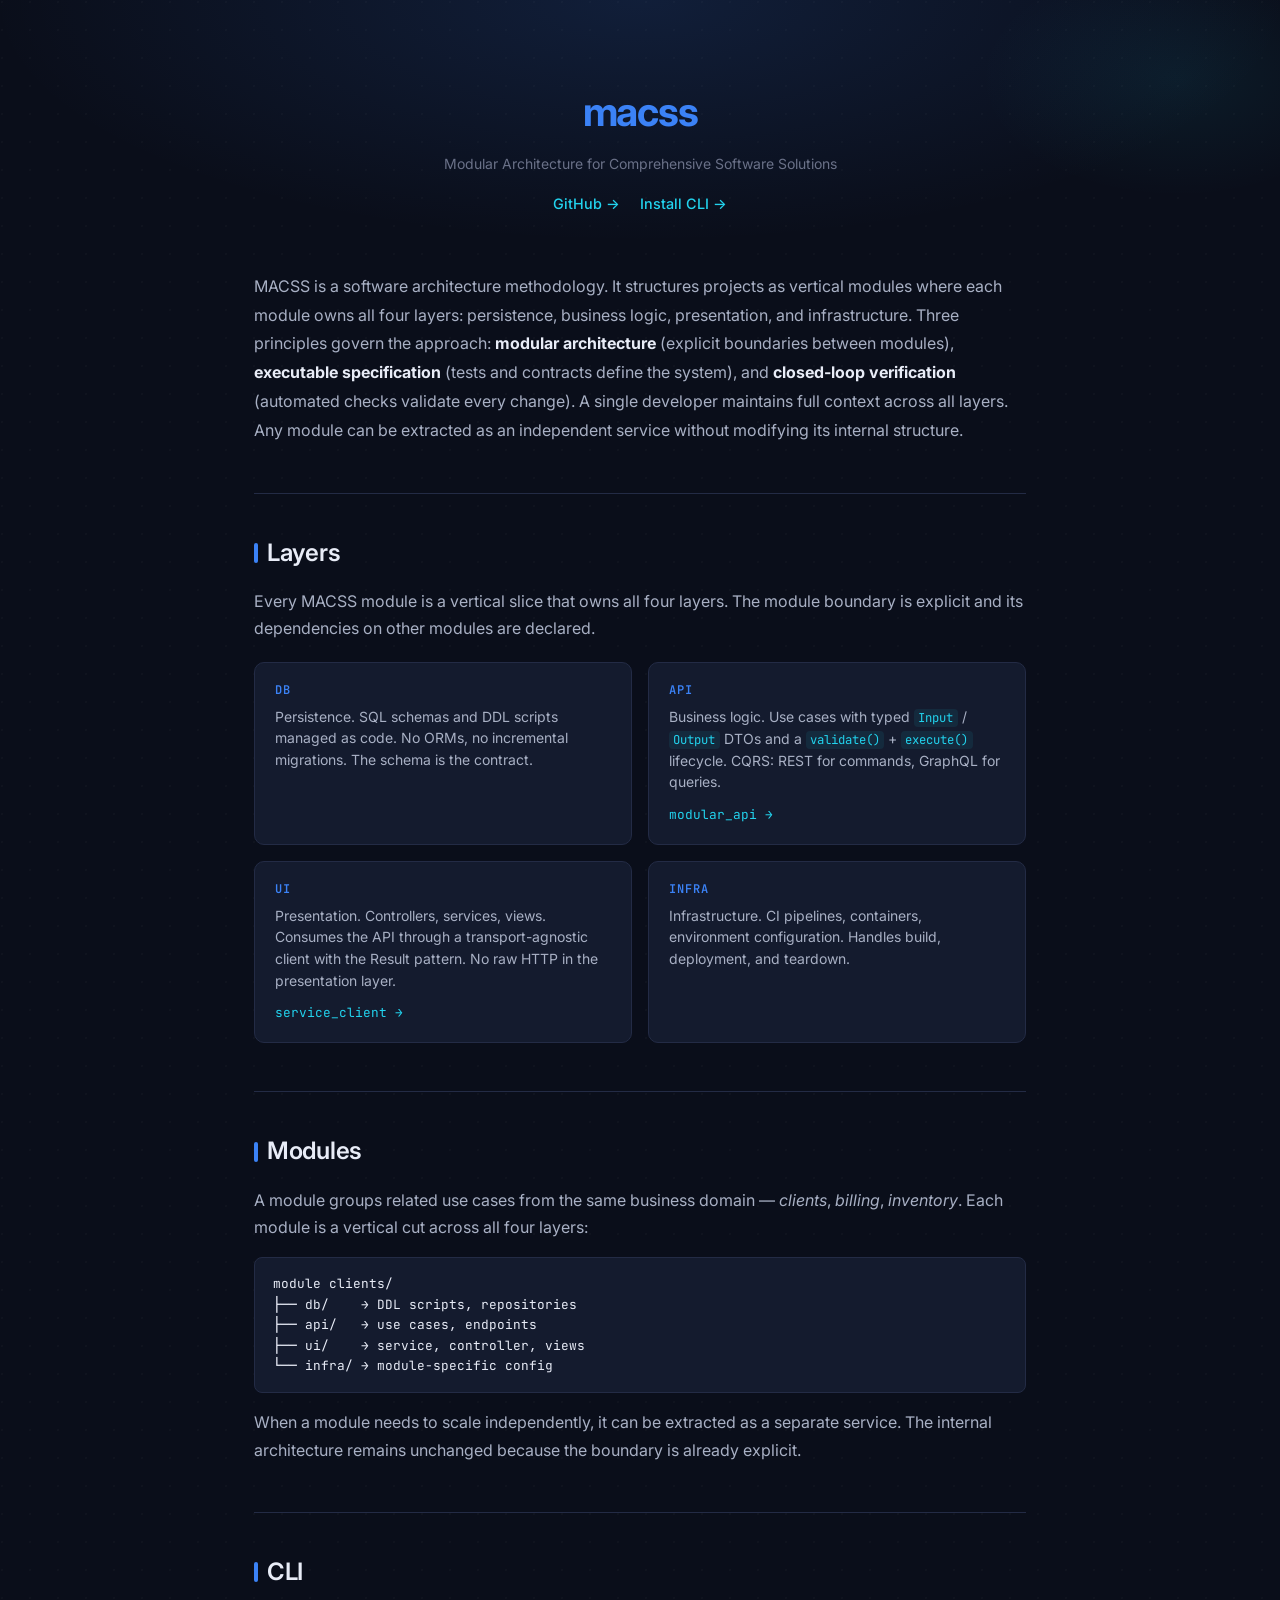
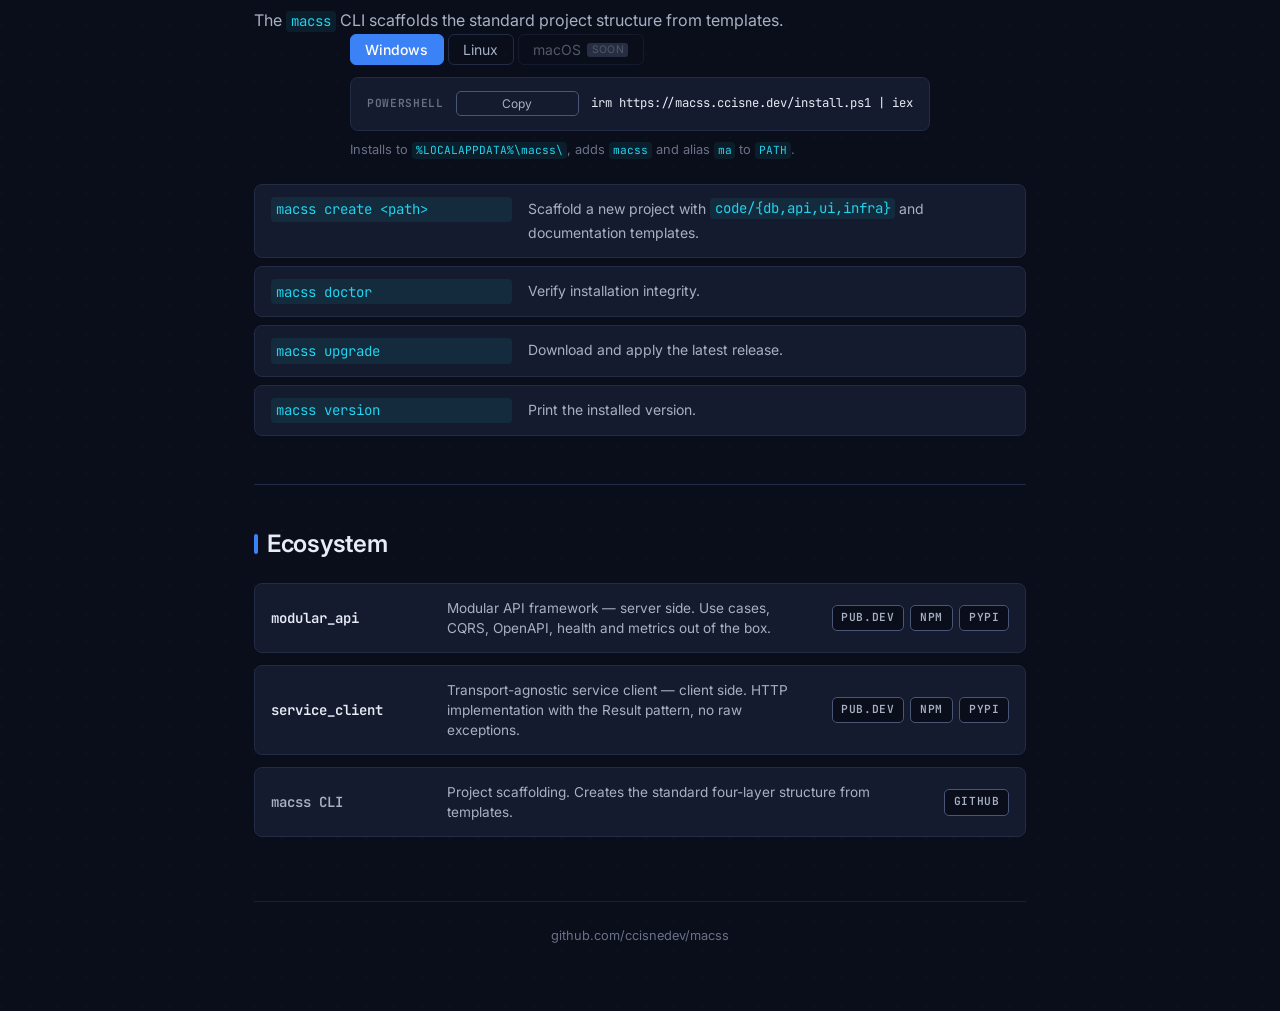
==== code/site/index.html @ b5eb3627 "fix(site): remove logo, tagline and element metaphors; improve text clarity - Remove ASCII logo and " ====
<!DOCTYPE html>
<html lang="en">
<head>
  <meta charset="UTF-8">
  <meta name="viewport" content="width=device-width, initial-scale=1.0">
  <title>MACSS — Modular Architecture for Comprehensive Software Solutions</title>
  <meta name="description" content="MACSS is a software architecture methodology that structures projects as vertical modules. Each module owns persistence, business logic, presentation, and infrastructure.">
  <meta name="theme-color" content="#0a0e1a">

  <meta property="og:title" content="MACSS — Modular Architecture for Comprehensive Software Solutions">
  <meta property="og:description" content="MACSS is a software architecture methodology that structures projects as vertical modules. Each module owns persistence, business logic, presentation, and infrastructure.">
  <meta property="og:type" content="website">
  <meta property="og:url" content="https://macss.ccisne.dev/">

  <meta name="twitter:card" content="summary">
  <meta name="twitter:title" content="MACSS — Modular Architecture for Comprehensive Software Solutions">
  <meta name="twitter:description" content="MACSS is a software architecture methodology that structures projects as vertical modules. Each module owns persistence, business logic, presentation, and infrastructure.">

  <link rel="icon" type="image/svg+xml" href="img/favicon.svg">

  <link rel="preconnect" href="https://fonts.googleapis.com">
  <link rel="preconnect" href="https://fonts.gstatic.com" crossorigin>
  <link href="https://fonts.googleapis.com/css2?family=Inter:wght@400;500;600;700&family=JetBrains+Mono:wght@400;500;700&display=swap" rel="stylesheet">

  <link rel="stylesheet" href="css/shared.css">
  <link rel="stylesheet" href="css/landing.css">
</head>
<body>
  <div class="container">
    <header>
      <h1><span class="brand">macss</span></h1>
      <p class="secondary-tagline">Modular Architecture for Comprehensive Software Solutions</p>

      <div class="hero-links">
        <a href="https://github.com/ccisnedev/macss" class="hero-link">GitHub →</a>
        <a href="#cli" class="hero-link">Install CLI →</a>
      </div>
    </header>

    <p class="intro">
      MACSS is a software architecture methodology. It structures projects as vertical modules where each module owns all four layers: persistence, business logic, presentation, and infrastructure. Three principles govern the approach: <strong>modular architecture</strong> (explicit boundaries between modules), <strong>executable specification</strong> (tests and contracts define the system), and <strong>closed-loop verification</strong> (automated checks validate every change). A single developer maintains full context across all layers. Any module can be extracted as an independent service without modifying its internal structure.
    </p>

    <section id="layers">
      <h2>Layers</h2>
      <p>Every MACSS module is a vertical slice that owns all four layers. The module boundary is explicit and its dependencies on other modules are declared.</p>
      <div class="elements-grid">

        <div class="element-card">
          <div class="element-header">
            <span class="element-symbol">db</span>
          </div>
          <p>Persistence. SQL schemas and DDL scripts managed as code. No ORMs, no incremental migrations. The schema is the contract.</p>
        </div>

        <div class="element-card element-card--linked">
          <div class="element-header">
            <span class="element-symbol">api</span>
          </div>
          <p>Business logic. Use cases with typed <code>Input</code> / <code>Output</code> DTOs and a <code>validate()</code> + <code>execute()</code> lifecycle. CQRS: REST for commands, GraphQL for queries.</p>
          <a href="modular-api.html" class="element-link">modular_api →</a>
        </div>

        <div class="element-card element-card--linked">
          <div class="element-header">
            <span class="element-symbol">ui</span>
          </div>
          <p>Presentation. Controllers, services, views. Consumes the API through a transport-agnostic client with the Result pattern. No raw HTTP in the presentation layer.</p>
          <a href="service-client.html" class="element-link">service_client →</a>
        </div>

        <div class="element-card">
          <div class="element-header">
            <span class="element-symbol">infra</span>
          </div>
          <p>Infrastructure. CI pipelines, containers, environment configuration. Handles build, deployment, and teardown.</p>
        </div>

      </div>
    </section>

    <section id="modules">
      <h2>Modules</h2>
      <p>A module groups related use cases from the same business domain — <em>clients</em>, <em>billing</em>, <em>inventory</em>. Each module is a vertical cut across all four layers:</p>
      <pre class="code-block">module clients/
├── db/    → DDL scripts, repositories
├── api/   → use cases, endpoints
├── ui/    → service, controller, views
└── infra/ → module-specific config</pre>
      <p style="margin-top:1rem;">When a module needs to scale independently, it can be extracted as a separate service. The internal architecture remains unchanged because the boundary is already explicit.</p>
    </section>

    <section id="cli">
      <h2>CLI</h2>
      <p>The <code>macss</code> CLI scaffolds the standard project structure from templates.</p>

      <div class="hero-install" id="install">
        <div class="os-tabs" role="tablist" aria-label="Operating system">
          <button class="os-tab" role="tab" aria-selected="true" aria-controls="panel-windows" id="tab-windows" onclick="switchTab('windows')">Windows</button>
          <button class="os-tab" role="tab" aria-selected="false" aria-controls="panel-linux" id="tab-linux" onclick="switchTab('linux')">Linux</button>
          <button class="os-tab" role="tab" disabled title="Coming soon">macOS<span class="soon-tag">soon</span></button>
        </div>
        <div id="panel-windows" class="os-panel" role="tabpanel" aria-labelledby="tab-windows">
          <div class="install-block">
            <span class="label">PowerShell</span>
            <button class="copy-btn" onclick="copy(this)" aria-label="Copy install command">Copy</button>
            <code>irm https://macss.ccisne.dev/install.ps1 | iex</code>
          </div>
          <p class="install-note">Installs to <code>%LOCALAPPDATA%\macss\</code>, adds <code>macss</code> and alias <code>ma</code> to <code>PATH</code>.</p>
        </div>
        <div id="panel-linux" class="os-panel" role="tabpanel" aria-labelledby="tab-linux" hidden>
          <div class="install-block">
            <span class="label">Bash</span>
            <button class="copy-btn" onclick="copy(this)" aria-label="Copy install command">Copy</button>
            <code>curl -fsSL https://macss.ccisne.dev/install.sh | bash</code>
          </div>
          <p class="install-note">Installs to <code>~/.macss/</code>, adds <code>macss</code> and alias <code>ma</code> to <code>PATH</code>.</p>
        </div>
      </div>

      <div class="commands">
        <div class="cmd-row">
          <code>macss create &lt;path&gt;</code>
          <p>Scaffold a new project with <code>code/{db,api,ui,infra}</code> and documentation templates.</p>
        </div>
        <div class="cmd-row">
          <code>macss doctor</code>
          <p>Verify installation integrity.</p>
        </div>
        <div class="cmd-row">
          <code>macss upgrade</code>
          <p>Download and apply the latest release.</p>
        </div>
        <div class="cmd-row">
          <code>macss version</code>
          <p>Print the installed version.</p>
        </div>
      </div>
    </section>

    <section id="ecosystem">
      <h2>Ecosystem</h2>
      <div class="eco-rows">
        <div class="eco-row">
          <div class="eco-name"><a href="modular-api.html">modular_api</a></div>
          <div class="eco-desc">Modular API framework — server side. Use cases, CQRS, OpenAPI, health and metrics out of the box.</div>
          <div class="eco-badges">
            <a class="eco-badge" href="https://pub.dev/packages/modular_api">pub.dev</a>
            <a class="eco-badge" href="https://www.npmjs.com/package/@macss/modular-api">npm</a>
            <a class="eco-badge" href="https://pypi.org/project/macss-modular-api/">PyPI</a>
          </div>
        </div>
        <div class="eco-row">
          <div class="eco-name"><a href="service-client.html">service_client</a></div>
          <div class="eco-desc">Transport-agnostic service client — client side. HTTP implementation with the Result pattern, no raw exceptions.</div>
          <div class="eco-badges">
            <a class="eco-badge" href="https://pub.dev/packages/service_client">pub.dev</a>
            <a class="eco-badge" href="https://www.npmjs.com/package/@macss/service-client">npm</a>
            <a class="eco-badge" href="https://pypi.org/project/macss-service-client/">PyPI</a>
          </div>
        </div>
        <div class="eco-row">
          <div class="eco-name"><span class="eco-name-dim">macss CLI</span></div>
          <div class="eco-desc">Project scaffolding. Creates the standard four-layer structure from templates.</div>
          <div class="eco-badges">
            <a class="eco-badge" href="https://github.com/ccisnedev/macss">GitHub</a>
          </div>
        </div>
      </div>
    </section>

    <footer>
      <span><a href="https://github.com/ccisnedev/macss">github.com/ccisnedev/macss</a></span>
    </footer>
  </div>

  <script src="js/main.js"></script>
</body>
</html>
---- code/site/css/shared.css ----
/* shared.css — Design tokens, reset, typography
   Theme: Dark blueprint · blue primary */

:root {
  /* Surfaces */
  --bg: #0a0e1a;
  --bg-elevated: #141b2e;

  /* Text */
  --fg: #e8ecf7;
  --fg-dim: #a8b0c4;
  --muted: #6a7188;

  /* Brand colors */
  --primary: #3b82f6;    /* blue — active states, primary buttons */
  --accent: #22d3ee;     /* cyan — links, inline code */
  --green: #22c55e;      /* logo dot green */

  /* Borders */
  --border: #232b45;
  --border-dim: #1a2035;
  --border-strong: #4a5678;

  /* Typography */
  --mono: 'JetBrains Mono', 'SF Mono', 'Cascadia Code', 'Fira Code', Consolas, monospace;
  --sans: 'Inter', -apple-system, BlinkMacSystemFont, 'Segoe UI', Helvetica, Arial, sans-serif;
}

* { margin: 0; padding: 0; box-sizing: border-box; }

html { scroll-behavior: smooth; }

body {
  font-family: var(--sans);
  background-color: var(--bg);
  background-image:
    radial-gradient(ellipse 78% 38% at 50% 0%, rgba(59, 130, 246, 0.14), transparent 65%),
    radial-gradient(ellipse 28% 22% at 92% 8%, rgba(34, 211, 238, 0.07), transparent 55%),
    radial-gradient(circle at 2px 2px, rgba(232, 236, 247, 0.025) 1px, transparent 0);
  background-size: 100% 980px, 100% 980px, 28px 28px;
  background-position: 0 0, 0 0, 0 0;
  background-repeat: no-repeat, no-repeat, repeat;
  color: var(--fg);
  line-height: 1.6;
  min-height: 100vh;
  display: flex;
  flex-direction: column;
  align-items: center;
  font-size: 16px;
  -webkit-font-smoothing: antialiased;
  -moz-osx-font-smoothing: grayscale;
}

.container {
  max-width: 820px;
  width: 100%;
  padding: 2rem 1.5rem;
}

/* ----- Typography ----- */
h2 {
  font-size: 1.5rem;
  font-weight: 600;
  margin-bottom: 1rem;
  color: var(--fg);
  display: flex;
  align-items: center;
  gap: 0.55rem;
  letter-spacing: -0.01em;
}

h2::before {
  content: '';
  width: 4px;
  height: 1.25rem;
  background: var(--primary);
  border-radius: 2px;
}

h3 {
  font-size: 1rem;
  font-weight: 600;
  color: var(--fg);
  margin-bottom: 0.4rem;
}

p {
  color: var(--fg-dim);
  line-height: 1.7;
}

a {
  color: var(--accent);
  text-decoration: none;
}

a:hover { text-decoration: underline; }

code {
  font-family: var(--mono);
  font-size: 0.875em;
  color: var(--accent);
  background: rgba(34, 211, 238, 0.08);
  padding: 0.1em 0.35em;
  border-radius: 4px;
}

section {
  margin-top: 3rem;
  padding-top: 2.5rem;
  border-top: 1px solid var(--border);
}

/* ----- OS Tabs (install) ----- */
.os-tabs {
  display: flex;
  gap: 0.25rem;
  margin-bottom: 0.75rem;
}

.os-tab {
  background: none;
  border: 1px solid var(--border);
  color: var(--fg-dim);
  font-family: var(--sans);
  font-size: 0.875rem;
  padding: 0.35rem 0.9rem;
  border-radius: 6px;
  cursor: pointer;
  transition: all 0.15s;
  display: flex;
  align-items: center;
  gap: 0.4rem;
}

.os-tab:hover:not(:disabled) {
  border-color: var(--border-strong);
  color: var(--fg);
}

.os-tab[aria-selected="true"] {
  background: var(--primary);
  border-color: var(--primary);
  color: #fff;
  font-weight: 500;
}

.os-tab:disabled {
  opacity: 0.45;
  cursor: not-allowed;
}

.soon-tag {
  font-size: 0.65rem;
  background: var(--border-strong);
  color: var(--fg-dim);
  padding: 0.05em 0.4em;
  border-radius: 3px;
  letter-spacing: 0.04em;
  text-transform: uppercase;
}

/* ----- Install block ----- */
.install-block {
  display: grid;
  grid-template-columns: auto 1fr auto;
  align-items: center;
  gap: 0.75rem;
  background: var(--bg-elevated);
  border: 1px solid var(--border);
  border-radius: 8px;
  padding: 0.85rem 1rem;
  font-family: var(--mono);
  font-size: 0.875rem;
}

.install-block code {
  background: none;
  padding: 0;
  color: var(--fg);
  word-break: break-all;
}

.label {
  font-size: 0.7rem;
  font-weight: 600;
  color: var(--muted);
  text-transform: uppercase;
  letter-spacing: 0.06em;
  white-space: nowrap;
}

.copy-btn {
  background: none;
  border: 1px solid var(--border-strong);
  color: var(--fg-dim);
  font-size: 0.75rem;
  padding: 0.25rem 0.6rem;
  border-radius: 5px;
  cursor: pointer;
  font-family: var(--sans);
  transition: all 0.15s;
  white-space: nowrap;
}

.copy-btn:hover {
  background: var(--primary);
  border-color: var(--primary);
  color: #fff;
}

.install-note {
  font-size: 0.8rem;
  color: var(--muted);
  margin-top: 0.6rem;
  line-height: 1.5;
}

/* ----- Footer ----- */
footer {
  margin-top: 4rem;
  padding: 1.5rem 0 2rem;
  border-top: 1px solid var(--border-dim);
  text-align: center;
  font-size: 0.8rem;
  color: var(--muted);
  display: flex;
  flex-direction: column;
  gap: 0.4rem;
}

footer a { color: var(--muted); }
footer a:hover { color: var(--fg-dim); }
---- code/site/css/landing.css ----
/* landing.css — Header, hero, sections specific to index.html and subpages */

/* ----- Logo ----- */
.logo-ascii {
  font-family: var(--mono);
  font-size: 1rem;
  line-height: 1.2;
  color: var(--fg);
  margin-bottom: 1.25rem;
  user-select: none;
}

.logo-ascii .logo-corner { color: var(--fg); }
.logo-ascii .logo-dot    { color: var(--green); }

/* ----- Back nav (subpages) ----- */
.back-nav {
  display: flex;
  align-items: center;
  gap: 0.5rem;
  font-size: 0.875rem;
  color: var(--muted);
  padding: 1.5rem 0 0;
}

.back-nav a { color: var(--accent); }
.back-sep   { color: var(--border-strong); }

/* ----- Element pill (subpage header) ----- */
.element-pill {
  display: inline-flex;
  align-items: center;
  gap: 0.5rem;
  background: rgba(59, 130, 246, 0.08);
  border: 1px solid rgba(59, 130, 246, 0.2);
  border-radius: 99px;
  padding: 0.25rem 0.75rem;
  margin-bottom: 1rem;
  margin-top: 2rem;
}

.element-pill .element-symbol {
  font-family: var(--mono);
  font-size: 0.75rem;
  font-weight: 700;
  color: var(--primary);
  text-transform: uppercase;
  letter-spacing: 0.08em;
}

.element-pill .element-name {
  font-size: 0.8rem;
  color: var(--fg-dim);
}

/* ----- Registry links (subpage header) ----- */
.registry-links {
  display: flex;
  gap: 0.5rem;
  flex-wrap: wrap;
  justify-content: center;
  margin-top: 1.25rem;
  margin-bottom: 0.5rem;
}

/* ----- Header ----- */
header {
  padding-top: 3rem;
  padding-bottom: 1rem;
  text-align: center;
}

header h1 {
  font-size: 2.5rem;
  font-weight: 700;
  letter-spacing: -0.03em;
  color: var(--fg);
  margin-bottom: 0.5rem;
}

header h1 .brand { color: var(--primary); }

.primary-tagline {
  font-size: 1.1rem;
  color: var(--fg-dim);
  margin-bottom: 0.35rem;
}

.secondary-tagline {
  font-size: 0.875rem;
  color: var(--muted);
  margin-bottom: 1rem;
}

/* ----- Hero install ----- */
.hero-install {
  max-width: 580px;
  margin: 0 auto 1.5rem;
  text-align: left;
}

/* ----- Hero links ----- */
.hero-links {
  display: flex;
  gap: 1.25rem;
  justify-content: center;
  flex-wrap: wrap;
  margin-top: 1rem;
}

.hero-link {
  font-size: 0.9rem;
  font-weight: 500;
  color: var(--accent);
  border-bottom: 1px solid transparent;
  transition: border-color 0.15s;
}

.hero-link:hover {
  text-decoration: none;
  border-bottom-color: var(--accent);
}

/* ----- Intro paragraph ----- */
.intro {
  margin-top: 2.5rem;
  font-size: 1rem;
  line-height: 1.8;
  color: var(--fg-dim);
}

.intro strong { color: var(--fg); }

/* ----- Four elements ----- */
.elements-grid {
  display: grid;
  grid-template-columns: repeat(2, 1fr);
  gap: 1rem;
  margin-top: 1.25rem;
}

@media (max-width: 500px) {
  .elements-grid { grid-template-columns: 1fr; }
}

.element-card {
  background: var(--bg-elevated);
  border: 1px solid var(--border);
  border-radius: 10px;
  padding: 1.1rem 1.25rem;
  transition: border-color 0.15s;
}

.element-card:hover { border-color: var(--border-strong); }

.element-card--linked {
  display: flex;
  flex-direction: column;
}

.element-link {
  display: inline-block;
  margin-top: 0.75rem;
  font-size: 0.8rem;
  font-family: var(--mono);
  color: var(--accent);
  border-bottom: 1px solid transparent;
  transition: border-color 0.15s;
  align-self: flex-start;
}

.element-link:hover {
  text-decoration: none;
  border-bottom-color: var(--accent);
}

.element-header {
  display: flex;
  align-items: baseline;
  gap: 0.6rem;
  margin-bottom: 0.35rem;
}

.element-symbol {
  font-family: var(--mono);
  font-size: 0.75rem;
  font-weight: 600;
  color: var(--primary);
  text-transform: uppercase;
  letter-spacing: 0.08em;
}

.element-name {
  font-size: 1rem;
  font-weight: 600;
  color: var(--fg);
}

.element-card p {
  font-size: 0.875rem;
  color: var(--fg-dim);
  line-height: 1.55;
}

/* ----- Code block (pre) ----- */
.code-block {
  background: var(--bg-elevated);
  border: 1px solid var(--border);
  border-radius: 8px;
  padding: 1rem 1.1rem;
  font-family: var(--mono);
  font-size: 0.8rem;
  line-height: 1.6;
  color: var(--fg);
  overflow-x: auto;
  white-space: pre;
  margin-top: 1rem;
}

.code-block .c { color: var(--muted); }

/* ----- lang note in h2 ----- */
.lang-note {
  font-size: 0.75rem;
  font-weight: 400;
  color: var(--muted);
  margin-left: 0.5rem;
}

.lang-note a { color: var(--muted); }
.lang-note a:hover { color: var(--accent); }

/* ----- Commands table ----- */
.commands {
  margin-top: 1.25rem;
  display: flex;
  flex-direction: column;
  gap: 0.5rem;
}

.cmd-row {
  display: grid;
  grid-template-columns: 1fr 2fr;
  gap: 1rem;
  align-items: start;
  padding: 0.75rem 1rem;
  background: var(--bg-elevated);
  border: 1px solid var(--border);
  border-radius: 8px;
}

@media (max-width: 500px) {
  .cmd-row { grid-template-columns: 1fr; }
}

.cmd-row code { font-size: 0.875rem; }
.cmd-row p { font-size: 0.875rem; margin: 0; }

/* ----- Ecosystem rows ----- */
.eco-rows {
  display: flex;
  flex-direction: column;
  gap: 0.75rem;
  margin-top: 1.25rem;
}

.eco-row {
  display: grid;
  grid-template-columns: 160px 1fr auto;
  gap: 1rem;
  align-items: center;
  padding: 0.85rem 1rem;
  background: var(--bg-elevated);
  border: 1px solid var(--border);
  border-radius: 8px;
}

@media (max-width: 600px) {
  .eco-row { grid-template-columns: 1fr; }
}

.eco-name {
  font-family: var(--mono);
  font-size: 0.875rem;
  font-weight: 600;
  color: var(--fg);
}

.eco-name a { color: var(--fg); }
.eco-name a:hover { color: var(--accent); text-decoration: none; }
.eco-name-dim { color: var(--fg-dim); }

.eco-desc {
  font-size: 0.85rem;
  color: var(--fg-dim);
  line-height: 1.5;
}

.eco-badges {
  display: flex;
  gap: 0.4rem;
  flex-wrap: wrap;
  justify-content: flex-end;
}

.eco-badge {
  display: inline-block;
  font-size: 0.7rem;
  font-family: var(--mono);
  font-weight: 600;
  text-transform: uppercase;
  letter-spacing: 0.05em;
  padding: 0.2rem 0.55rem;
  border-radius: 5px;
  border: 1px solid var(--border-strong);
  color: var(--fg-dim);
  background: var(--bg);
  transition: all 0.15s;
  white-space: nowrap;
  text-decoration: none;
}

.eco-badge:hover {
  border-color: var(--primary);
  color: var(--primary);
  text-decoration: none;
}

.eco-badge--lg {
  font-size: 0.8rem;
  padding: 0.3rem 0.8rem;
}
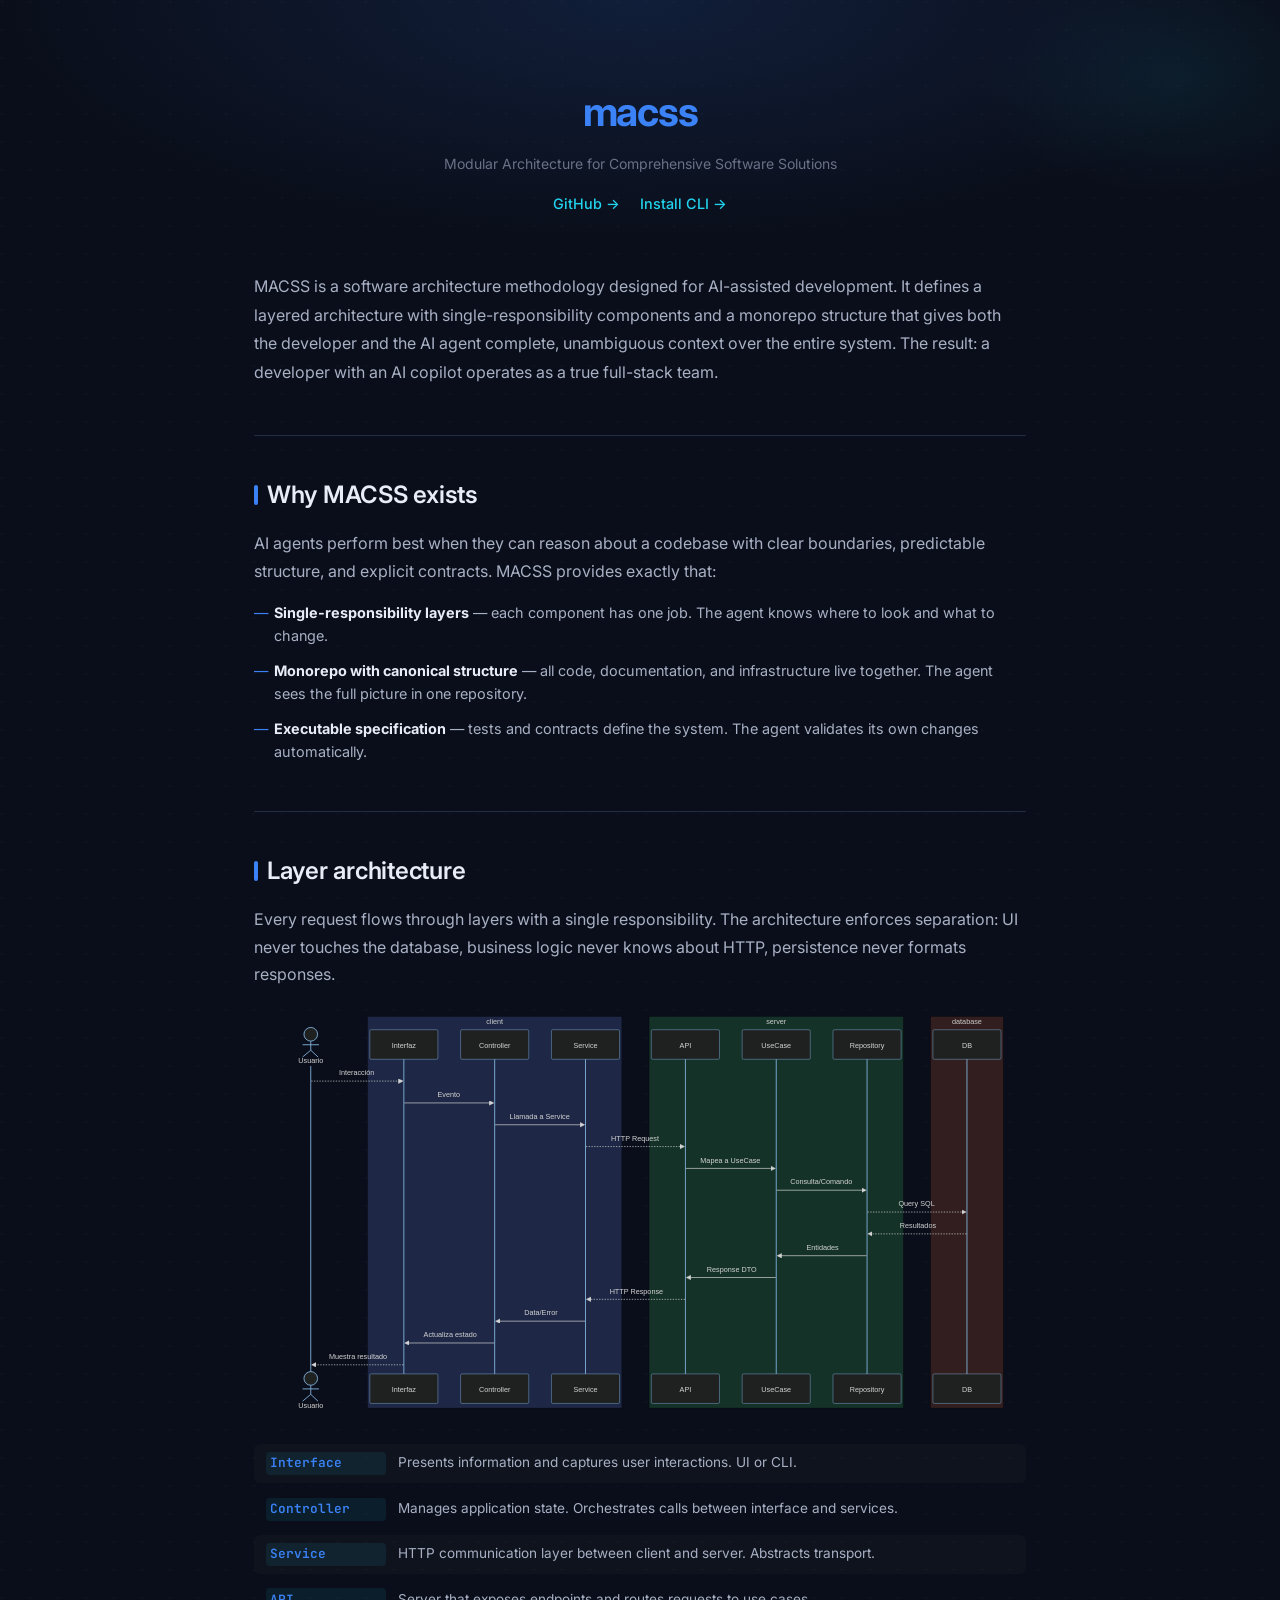
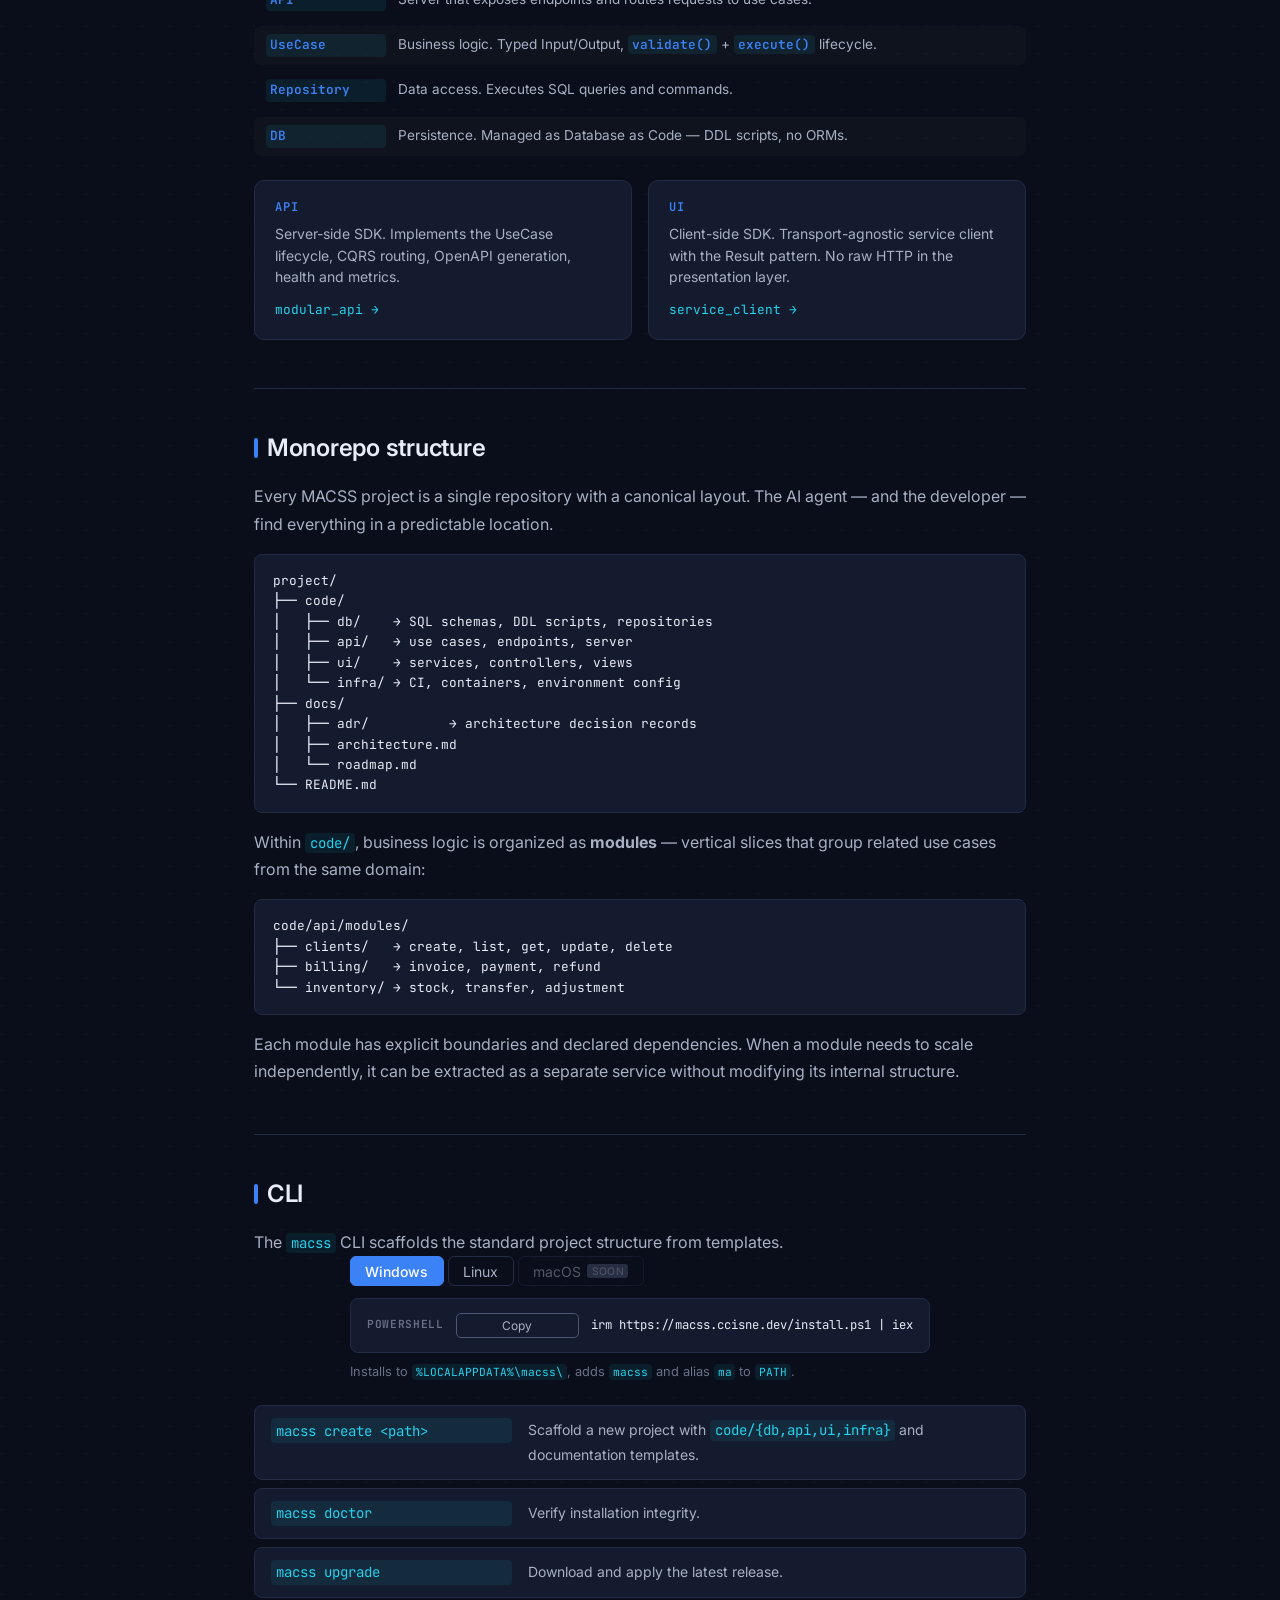
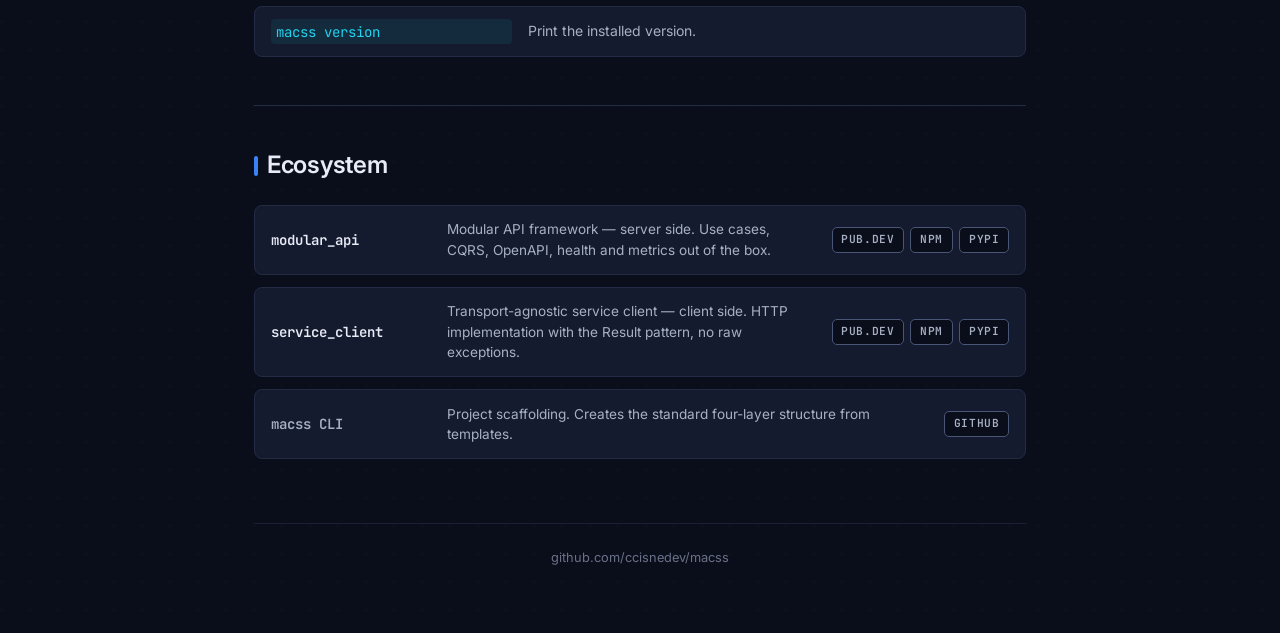
==== commit 3a4e05a4: "feat(site): three-pillar restructure — architecture, monorepo, AI-first - Hero: methodology designed" ====
--- a/code/site/index.html
+++ b/code/site/index.html
@@ -38,26 +38,43 @@
     </header>
 
     <p class="intro">
-      MACSS is a software architecture methodology. It structures projects as vertical modules where each module owns all four layers: persistence, business logic, presentation, and infrastructure. Three principles govern the approach: <strong>modular architecture</strong> (explicit boundaries between modules), <strong>executable specification</strong> (tests and contracts define the system), and <strong>closed-loop verification</strong> (automated checks validate every change). A single developer maintains full context across all layers. Any module can be extracted as an independent service without modifying its internal structure.
+      MACSS is a software architecture methodology designed for AI-assisted development. It defines a layered architecture with single-responsibility components and a monorepo structure that gives both the developer and the AI agent complete, unambiguous context over the entire system. The result: a developer with an AI copilot operates as a true full-stack team.
     </p>
 
-    <section id="layers">
-      <h2>Layers</h2>
-      <p>Every MACSS module is a vertical slice that owns all four layers. The module boundary is explicit and its dependencies on other modules are declared.</p>
-      <div class="elements-grid">
-
-        <div class="element-card">
-          <div class="element-header">
-            <span class="element-symbol">db</span>
-          </div>
-          <p>Persistence. SQL schemas and DDL scripts managed as code. No ORMs, no incremental migrations. The schema is the contract.</p>
-        </div>
-
+    <section id="why">
+      <h2>Why MACSS exists</h2>
+      <p>AI agents perform best when they can reason about a codebase with clear boundaries, predictable structure, and explicit contracts. MACSS provides exactly that:</p>
+      <ul class="why-list">
+        <li><strong>Single-responsibility layers</strong> — each component has one job. The agent knows where to look and what to change.</li>
+        <li><strong>Monorepo with canonical structure</strong> — all code, documentation, and infrastructure live together. The agent sees the full picture in one repository.</li>
+        <li><strong>Executable specification</strong> — tests and contracts define the system. The agent validates its own changes automatically.</li>
+      </ul>
+    </section>
+
+    <section id="architecture">
+      <h2>Layer architecture</h2>
+      <p>Every request flows through layers with a single responsibility. The architecture enforces separation: UI never touches the database, business logic never knows about HTTP, persistence never formats responses.</p>
+
+      <figure class="architecture-diagram">
+        <img src="img/architecture.svg" alt="Sequence diagram showing the request flow: User → Interface → Controller → Service → API → UseCase → Repository → DB, and the response path back.">
+      </figure>
+
+      <div class="layer-descriptions">
+        <div class="layer-row"><code>Interface</code><span>Presents information and captures user interactions. UI or CLI.</span></div>
+        <div class="layer-row"><code>Controller</code><span>Manages application state. Orchestrates calls between interface and services.</span></div>
+        <div class="layer-row"><code>Service</code><span>HTTP communication layer between client and server. Abstracts transport.</span></div>
+        <div class="layer-row"><code>API</code><span>Server that exposes endpoints and routes requests to use cases.</span></div>
+        <div class="layer-row"><code>UseCase</code><span>Business logic. Typed Input/Output, <code>validate()</code> + <code>execute()</code> lifecycle.</span></div>
+        <div class="layer-row"><code>Repository</code><span>Data access. Executes SQL queries and commands.</span></div>
+        <div class="layer-row"><code>DB</code><span>Persistence. Managed as Database as Code — DDL scripts, no ORMs.</span></div>
+      </div>
+
+      <div class="elements-grid" style="margin-top:1.5rem;">
         <div class="element-card element-card--linked">
           <div class="element-header">
             <span class="element-symbol">api</span>
           </div>
-          <p>Business logic. Use cases with typed <code>Input</code> / <code>Output</code> DTOs and a <code>validate()</code> + <code>execute()</code> lifecycle. CQRS: REST for commands, GraphQL for queries.</p>
+          <p>Server-side SDK. Implements the UseCase lifecycle, CQRS routing, OpenAPI generation, health and metrics.</p>
           <a href="modular-api.html" class="element-link">modular_api →</a>
         </div>
 
@@ -65,29 +82,36 @@
           <div class="element-header">
             <span class="element-symbol">ui</span>
           </div>
-          <p>Presentation. Controllers, services, views. Consumes the API through a transport-agnostic client with the Result pattern. No raw HTTP in the presentation layer.</p>
+          <p>Client-side SDK. Transport-agnostic service client with the Result pattern. No raw HTTP in the presentation layer.</p>
           <a href="service-client.html" class="element-link">service_client →</a>
         </div>
-
-        <div class="element-card">
-          <div class="element-header">
-            <span class="element-symbol">infra</span>
-          </div>
-          <p>Infrastructure. CI pipelines, containers, environment configuration. Handles build, deployment, and teardown.</p>
-        </div>
-
-      </div>
-    </section>
-
-    <section id="modules">
-      <h2>Modules</h2>
-      <p>A module groups related use cases from the same business domain — <em>clients</em>, <em>billing</em>, <em>inventory</em>. Each module is a vertical cut across all four layers:</p>
-      <pre class="code-block">module clients/
-├── db/    → DDL scripts, repositories
-├── api/   → use cases, endpoints
-├── ui/    → service, controller, views
-└── infra/ → module-specific config</pre>
-      <p style="margin-top:1rem;">When a module needs to scale independently, it can be extracted as a separate service. The internal architecture remains unchanged because the boundary is already explicit.</p>
+      </div>
+    </section>
+
+    <section id="monorepo">
+      <h2>Monorepo structure</h2>
+      <p>Every MACSS project is a single repository with a canonical layout. The AI agent — and the developer — find everything in a predictable location.</p>
+
+      <pre class="code-block">project/
+├── code/
+│   ├── db/    → SQL schemas, DDL scripts, repositories
+│   ├── api/   → use cases, endpoints, server
+│   ├── ui/    → services, controllers, views
+│   └── infra/ → CI, containers, environment config
+├── docs/
+│   ├── adr/          → architecture decision records
+│   ├── architecture.md
+│   └── roadmap.md
+└── README.md</pre>
+
+      <p style="margin-top:1rem;">Within <code>code/</code>, business logic is organized as <strong>modules</strong> — vertical slices that group related use cases from the same domain:</p>
+
+      <pre class="code-block">code/api/modules/
+├── clients/   → create, list, get, update, delete
+├── billing/   → invoice, payment, refund
+└── inventory/ → stock, transfer, adjustment</pre>
+
+      <p style="margin-top:1rem;">Each module has explicit boundaries and declared dependencies. When a module needs to scale independently, it can be extracted as a separate service without modifying its internal structure.</p>
     </section>
 
     <section id="cli">
--- a/code/site/css/landing.css
+++ b/code/site/css/landing.css
@@ -1,4 +1,74 @@
 /* landing.css — Header, hero, sections specific to index.html and subpages */
+
+/* ----- Why list ----- */
+.why-list {
+  list-style: none;
+  padding: 0;
+  margin-top: 1rem;
+  display: flex;
+  flex-direction: column;
+  gap: 0.75rem;
+}
+
+.why-list li {
+  font-size: 0.9rem;
+  line-height: 1.6;
+  color: var(--fg-dim);
+  padding-left: 1.25rem;
+  position: relative;
+}
+
+.why-list li::before {
+  content: '—';
+  position: absolute;
+  left: 0;
+  color: var(--primary);
+}
+
+.why-list li strong { color: var(--fg); }
+
+/* ----- Architecture diagram ----- */
+.architecture-diagram {
+  margin: 1.5rem 0;
+  text-align: center;
+  overflow-x: auto;
+}
+
+.architecture-diagram img {
+  max-width: 100%;
+  height: auto;
+}
+
+/* ----- Layer descriptions ----- */
+.layer-descriptions {
+  display: flex;
+  flex-direction: column;
+  gap: 0.4rem;
+  margin-top: 1.25rem;
+}
+
+.layer-row {
+  display: grid;
+  grid-template-columns: 120px 1fr;
+  gap: 0.75rem;
+  align-items: baseline;
+  padding: 0.5rem 0.75rem;
+  border-radius: 6px;
+}
+
+.layer-row:nth-child(odd) { background: rgba(255,255,255,0.02); }
+
+.layer-row code {
+  font-size: 0.8rem;
+  font-weight: 600;
+  color: var(--primary);
+}
+
+.layer-row span {
+  font-size: 0.85rem;
+  color: var(--fg-dim);
+  line-height: 1.5;
+}
 
 /* ----- Logo ----- */
 .logo-ascii {
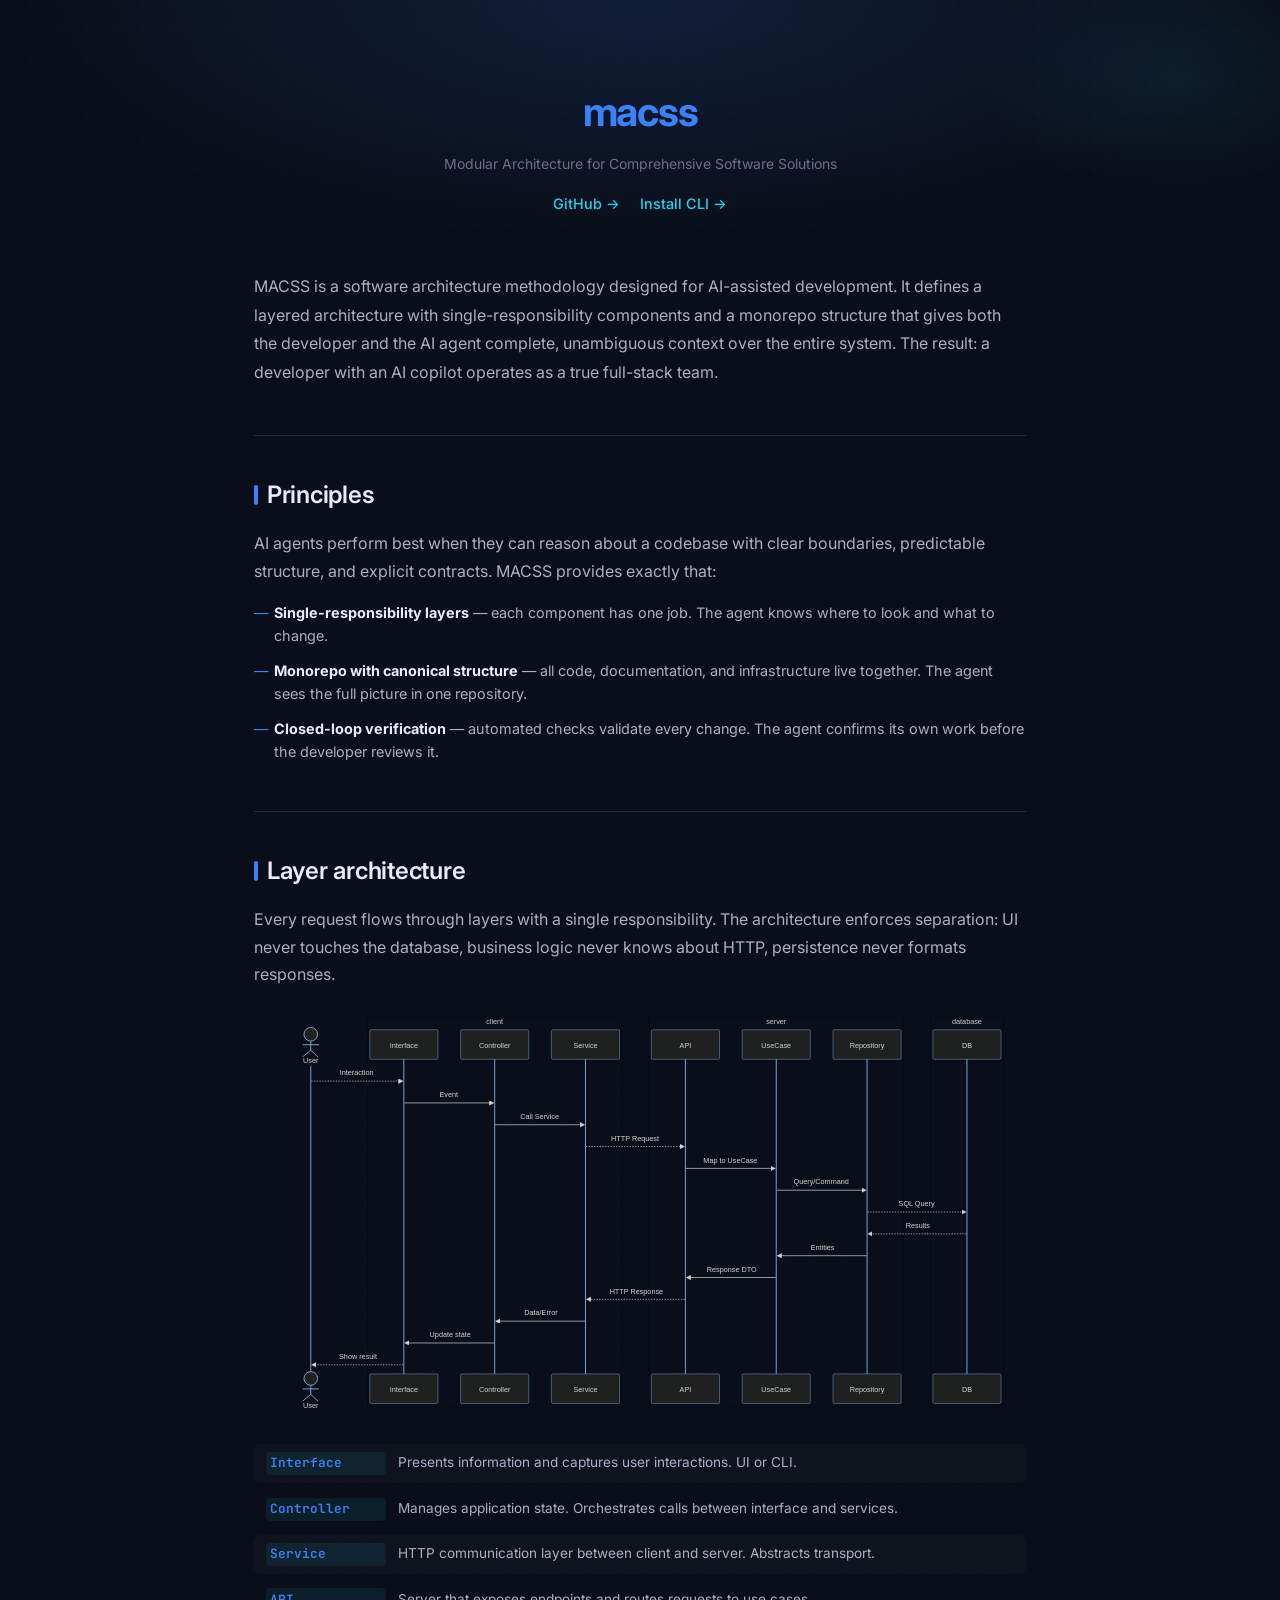
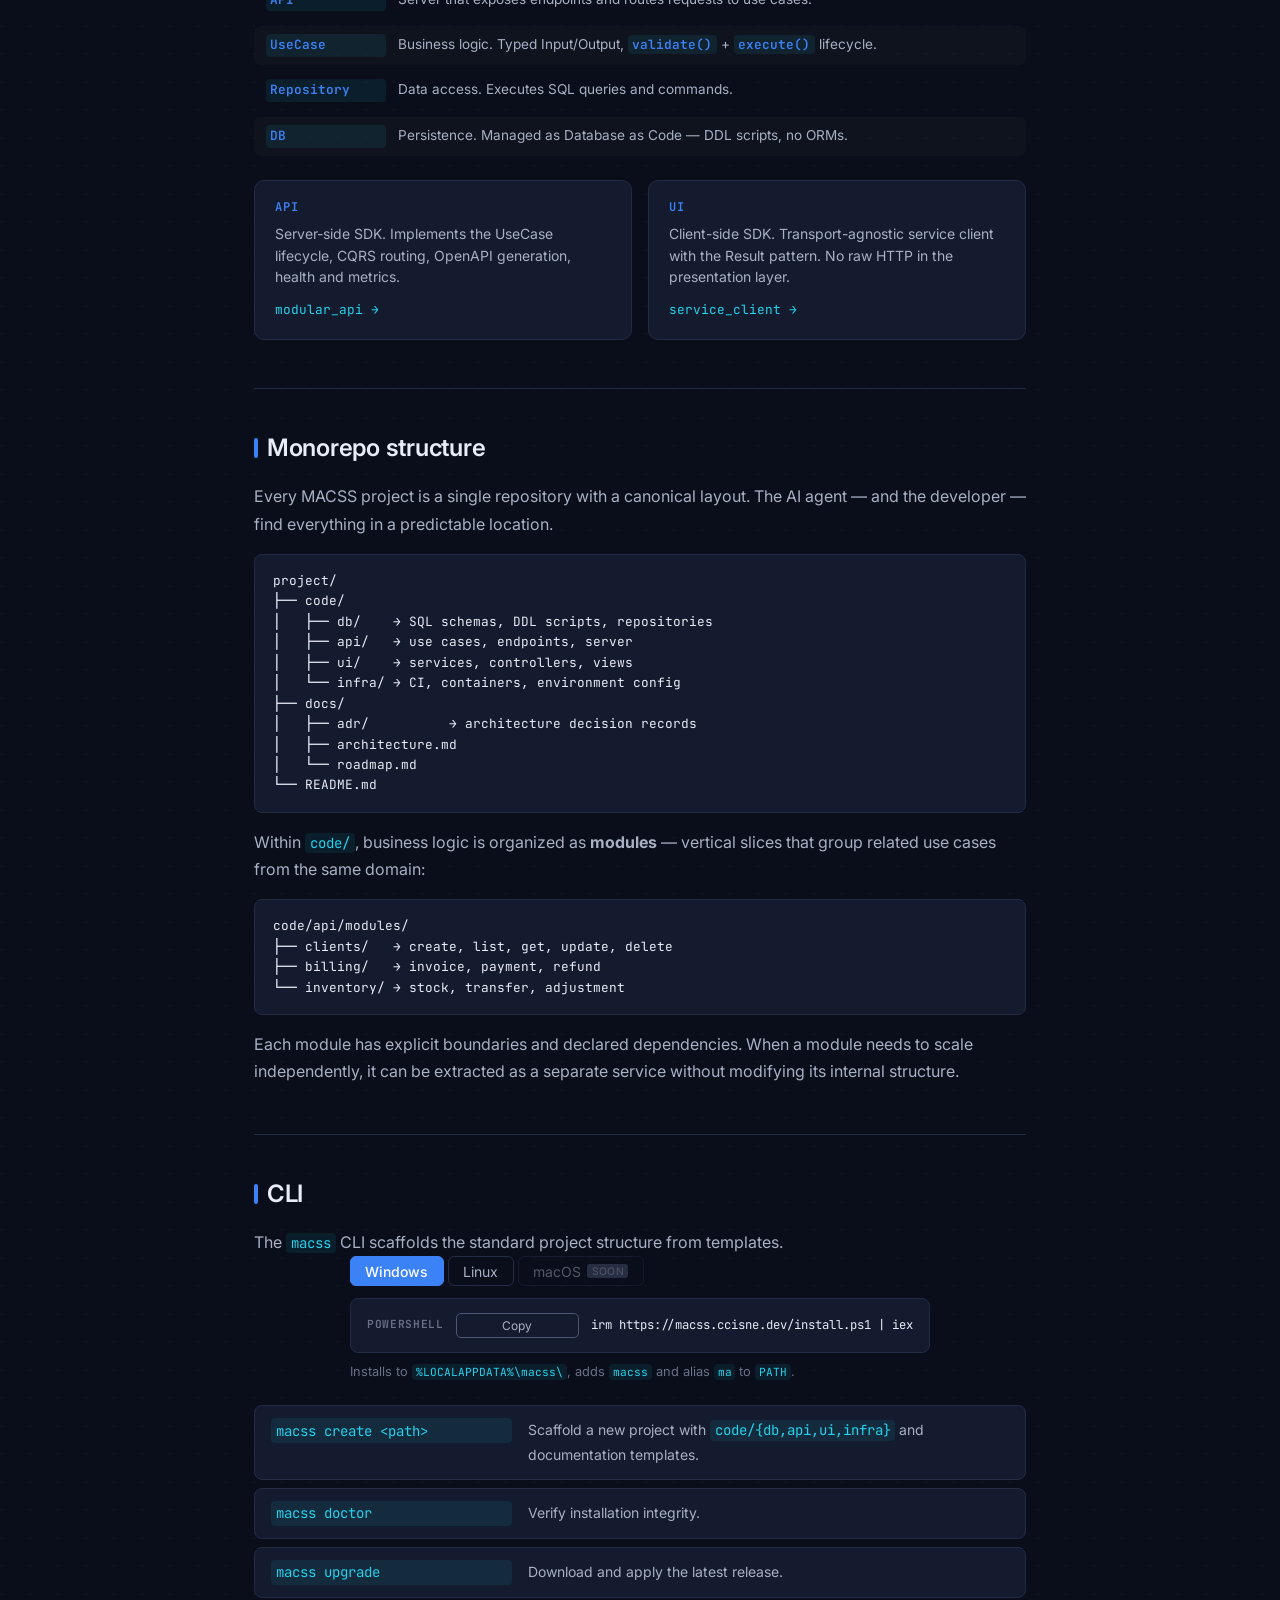
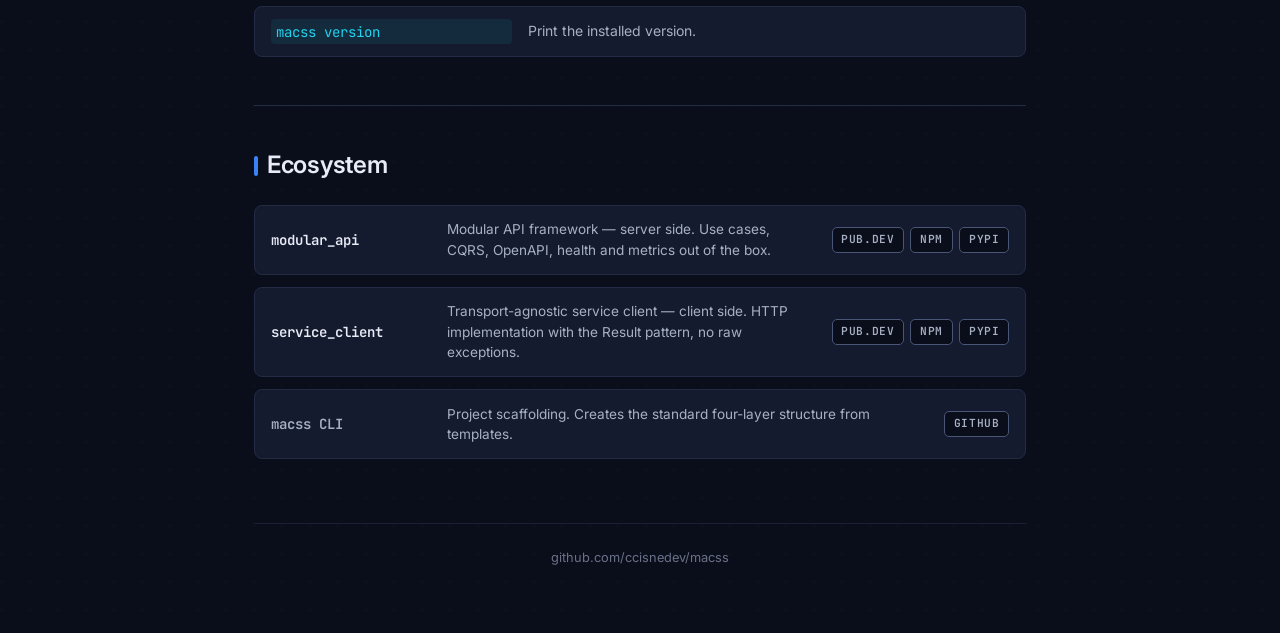
==== commit dc209ef6: "fix(site): SVG in English with transparent boxes, rename section, drop executable spec - Regenerate " ====
--- a/code/site/index.html
+++ b/code/site/index.html
@@ -41,13 +41,13 @@
       MACSS is a software architecture methodology designed for AI-assisted development. It defines a layered architecture with single-responsibility components and a monorepo structure that gives both the developer and the AI agent complete, unambiguous context over the entire system. The result: a developer with an AI copilot operates as a true full-stack team.
     </p>
 
-    <section id="why">
-      <h2>Why MACSS exists</h2>
+    <section id="principles">
+      <h2>Principles</h2>
       <p>AI agents perform best when they can reason about a codebase with clear boundaries, predictable structure, and explicit contracts. MACSS provides exactly that:</p>
       <ul class="why-list">
         <li><strong>Single-responsibility layers</strong> — each component has one job. The agent knows where to look and what to change.</li>
         <li><strong>Monorepo with canonical structure</strong> — all code, documentation, and infrastructure live together. The agent sees the full picture in one repository.</li>
-        <li><strong>Executable specification</strong> — tests and contracts define the system. The agent validates its own changes automatically.</li>
+        <li><strong>Closed-loop verification</strong> — automated checks validate every change. The agent confirms its own work before the developer reviews it.</li>
       </ul>
     </section>
 
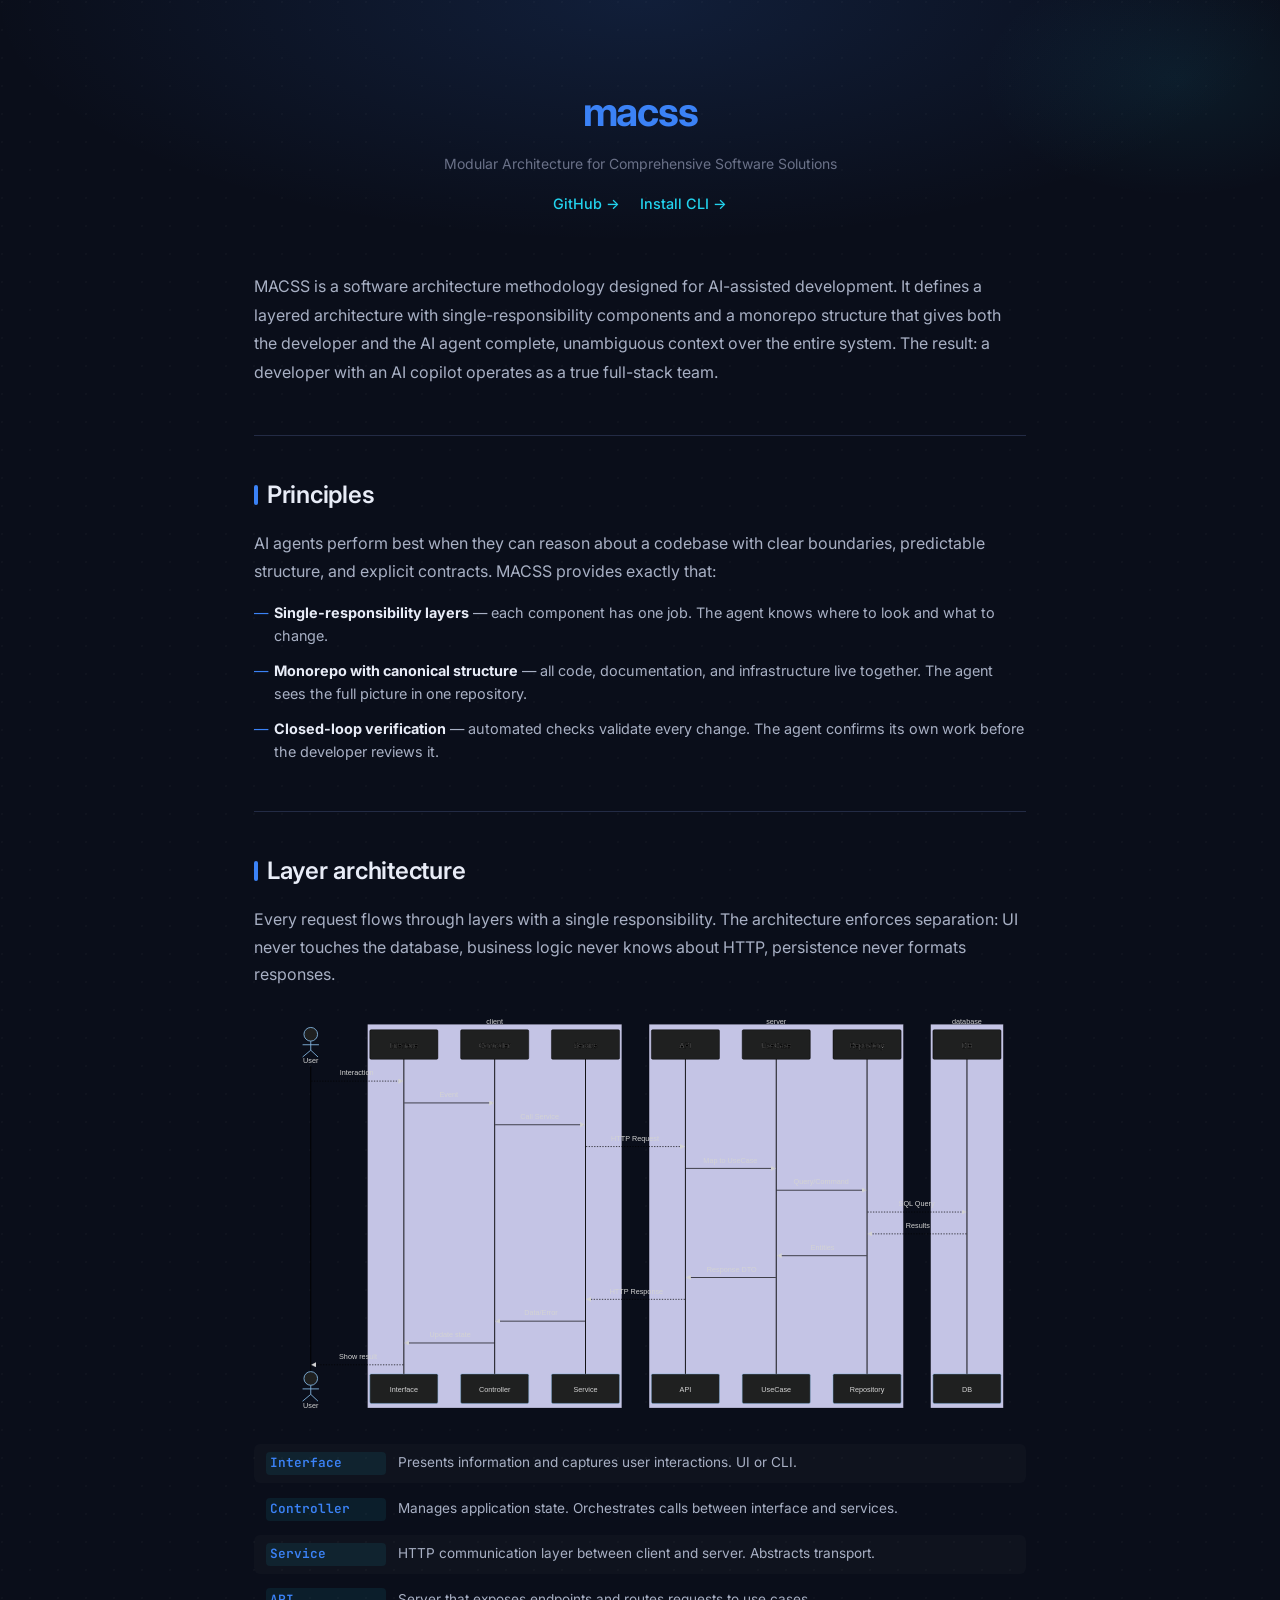
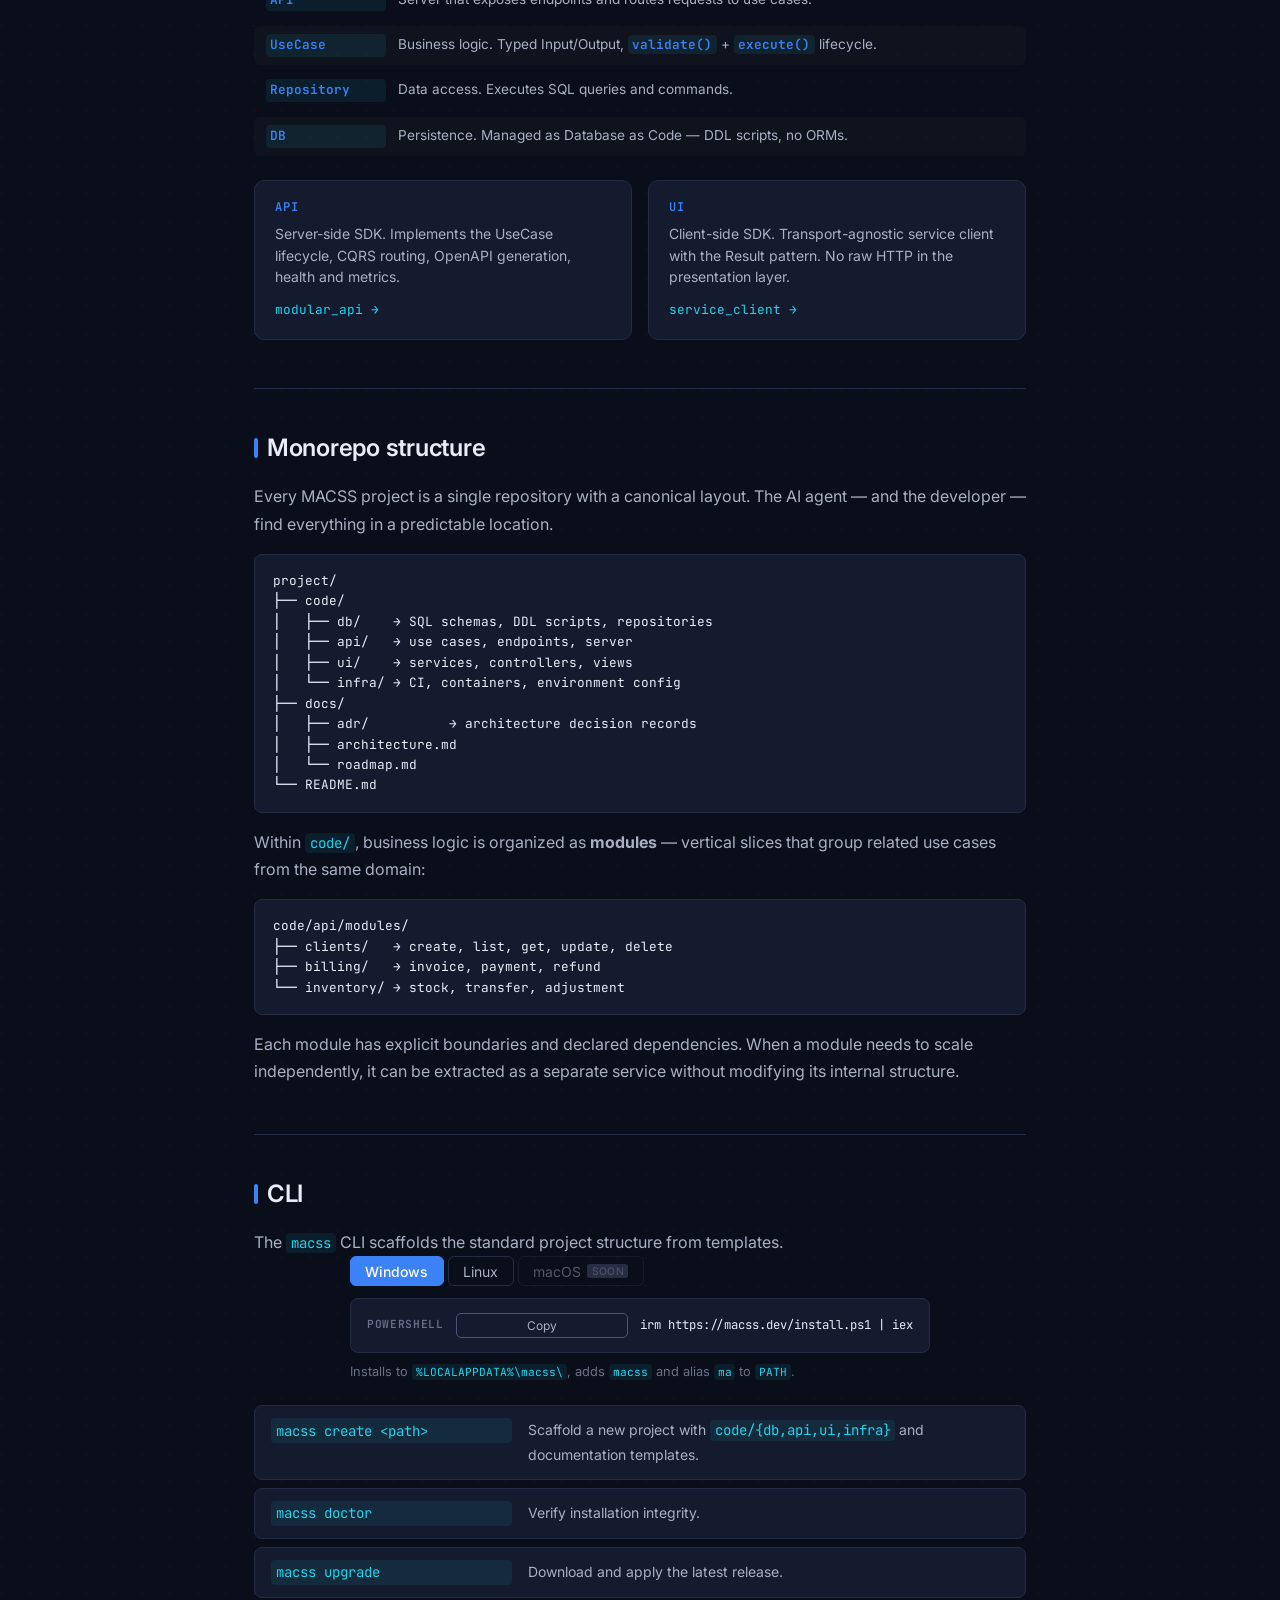
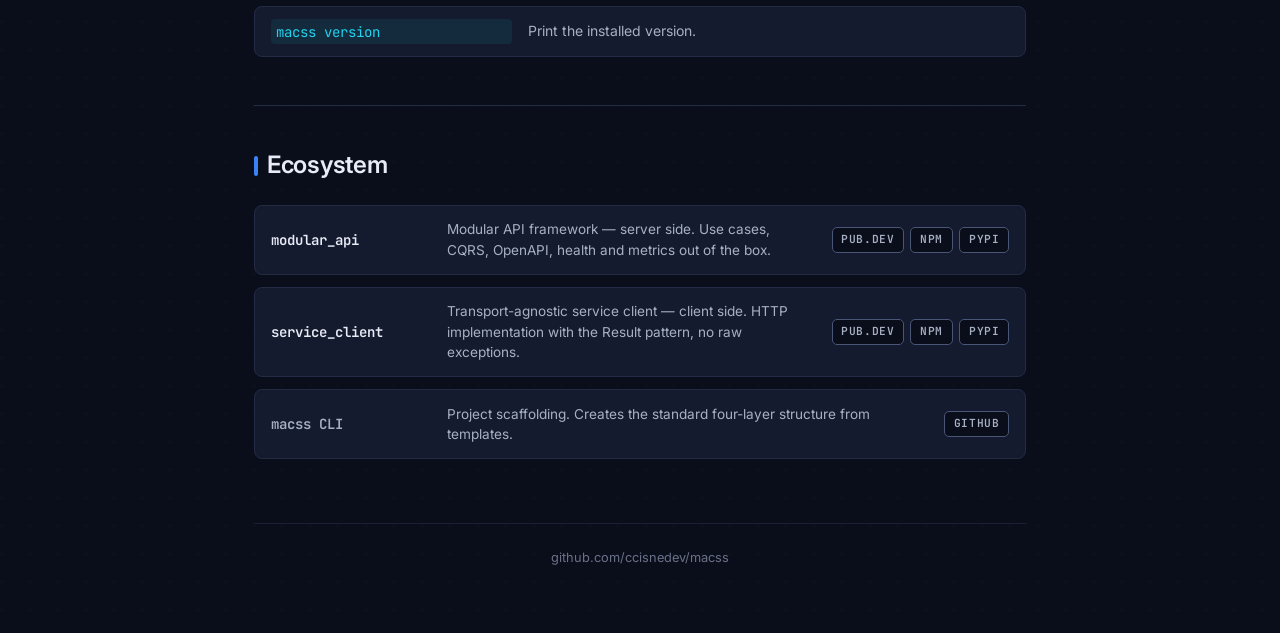
==== commit d4501c61: "chore: sync cli, site and docs structure updates" ====
--- a/code/site/index.html
+++ b/code/site/index.html
@@ -10,7 +10,7 @@
   <meta property="og:title" content="MACSS — Modular Architecture for Comprehensive Software Solutions">
   <meta property="og:description" content="MACSS is a software architecture methodology that structures projects as vertical modules. Each module owns persistence, business logic, presentation, and infrastructure.">
   <meta property="og:type" content="website">
-  <meta property="og:url" content="https://macss.ccisne.dev/">
+  <meta property="og:url" content="https://macss.dev/">
 
   <meta name="twitter:card" content="summary">
   <meta name="twitter:title" content="MACSS — Modular Architecture for Comprehensive Software Solutions">
@@ -128,7 +128,7 @@
           <div class="install-block">
             <span class="label">PowerShell</span>
             <button class="copy-btn" onclick="copy(this)" aria-label="Copy install command">Copy</button>
-            <code>irm https://macss.ccisne.dev/install.ps1 | iex</code>
+            <code>irm https://macss.dev/install.ps1 | iex</code>
           </div>
           <p class="install-note">Installs to <code>%LOCALAPPDATA%\macss\</code>, adds <code>macss</code> and alias <code>ma</code> to <code>PATH</code>.</p>
         </div>
@@ -136,7 +136,7 @@
           <div class="install-block">
             <span class="label">Bash</span>
             <button class="copy-btn" onclick="copy(this)" aria-label="Copy install command">Copy</button>
-            <code>curl -fsSL https://macss.ccisne.dev/install.sh | bash</code>
+            <code>curl -fsSL https://macss.dev/install.sh | bash</code>
           </div>
           <p class="install-note">Installs to <code>~/.macss/</code>, adds <code>macss</code> and alias <code>ma</code> to <code>PATH</code>.</p>
         </div>
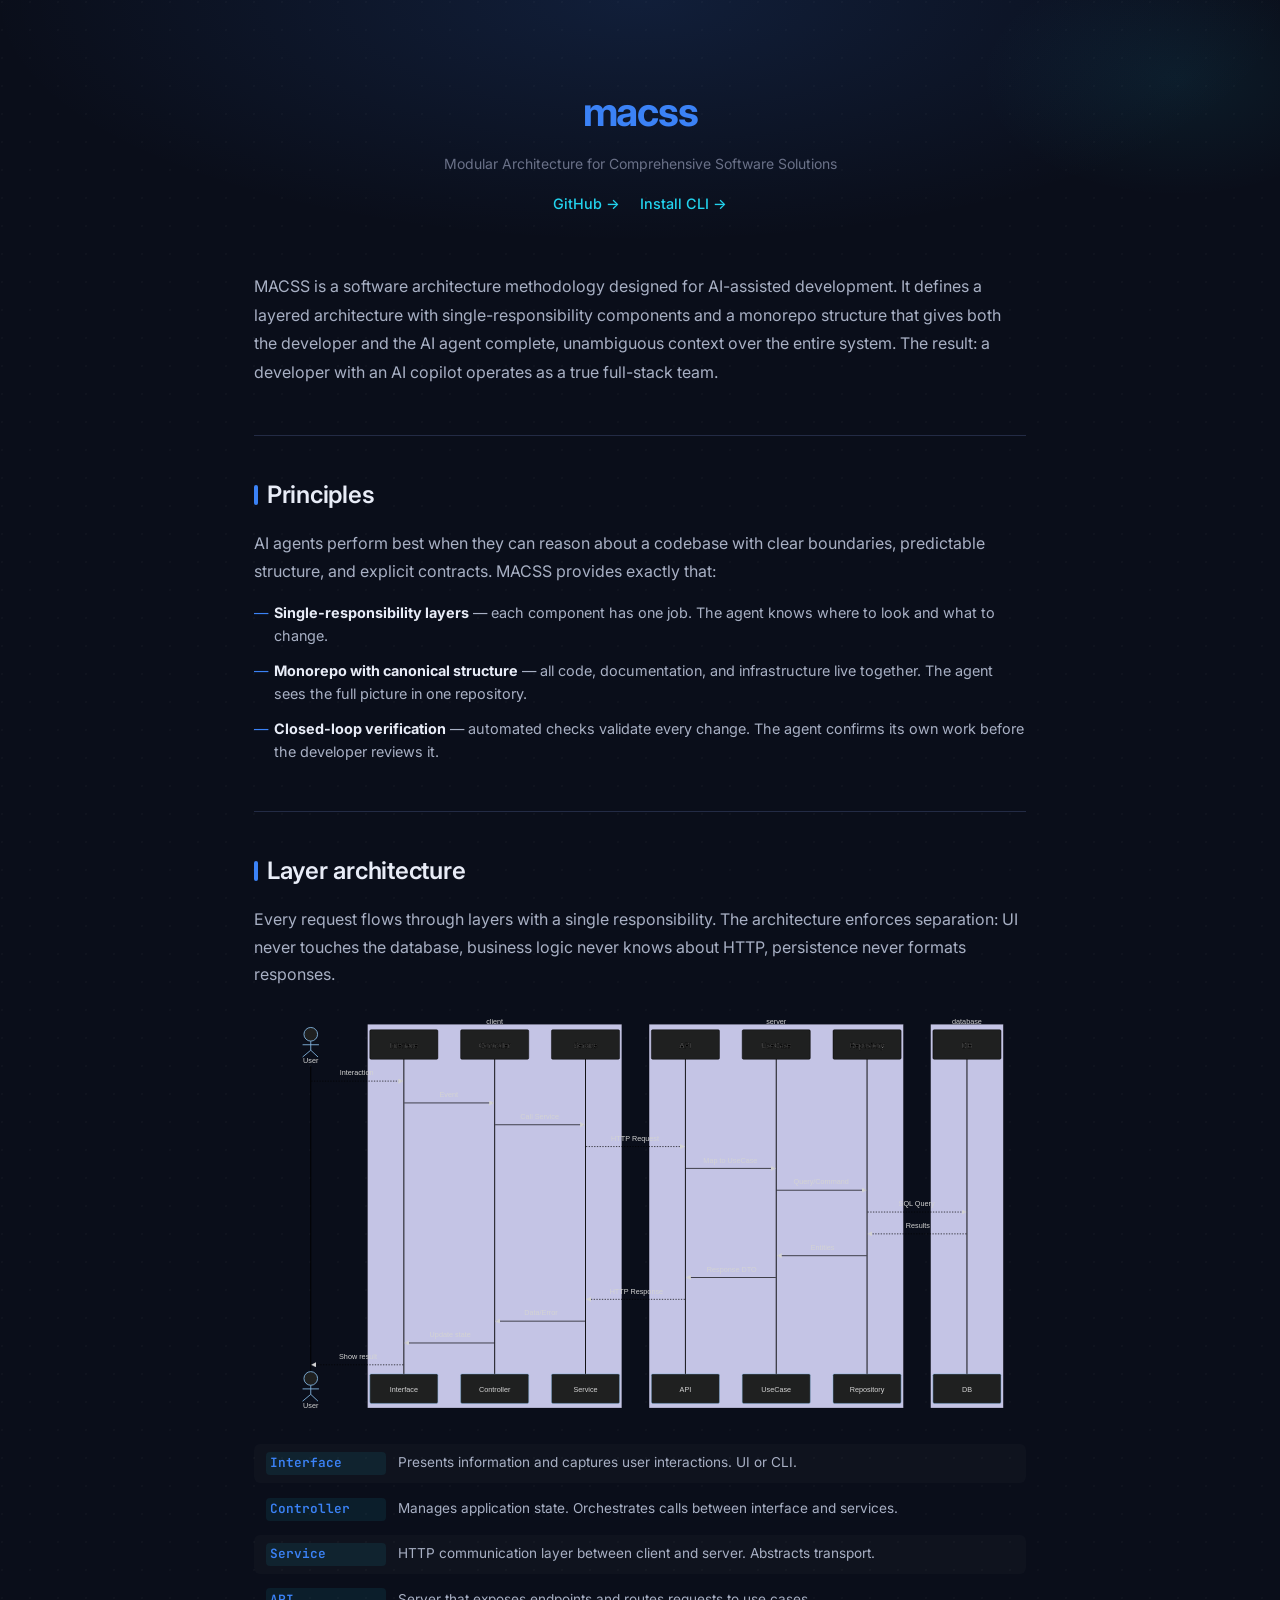
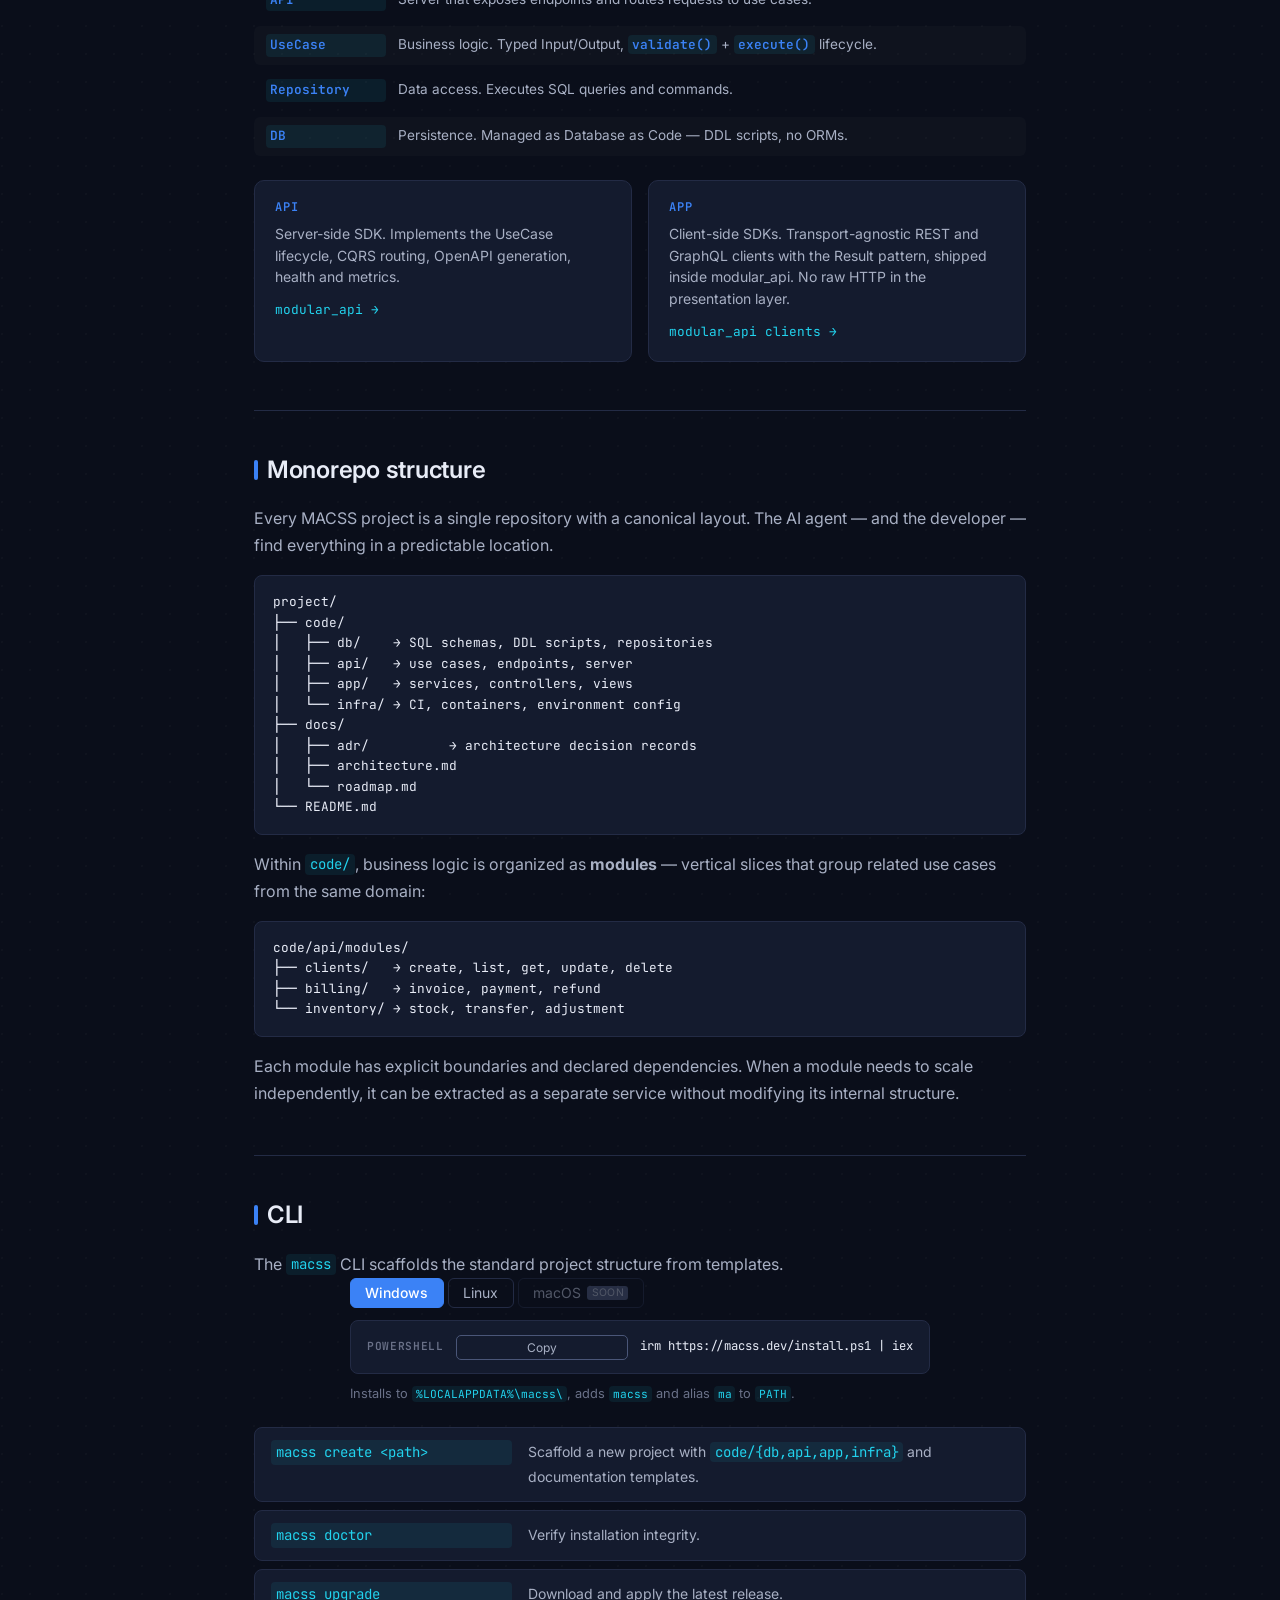
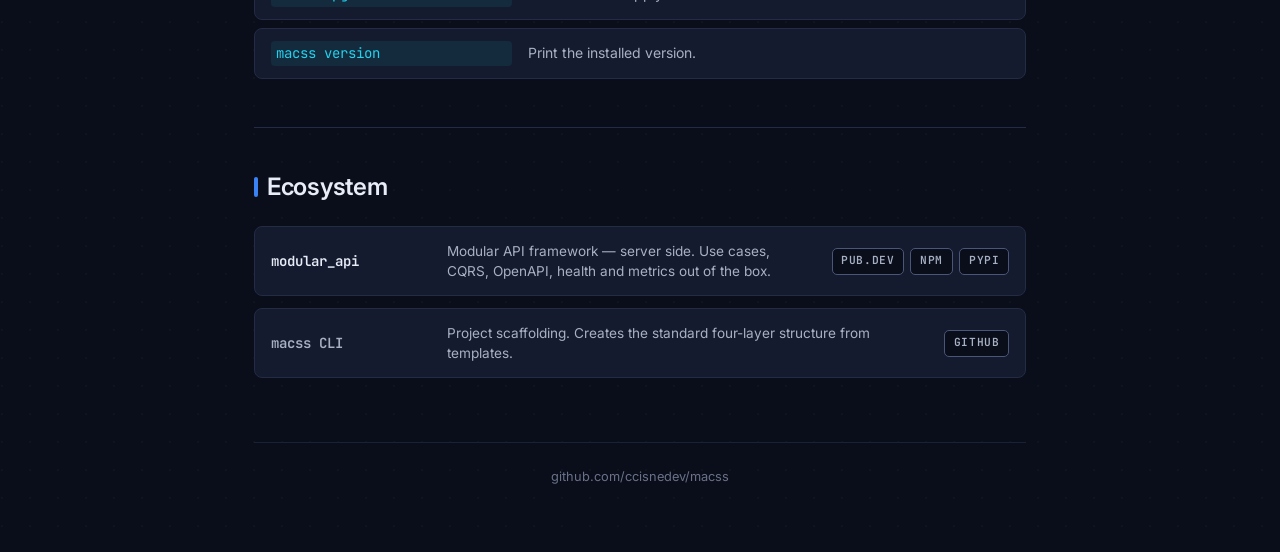
==== commit 4d05236b: "docs: inductive architecture, ecosystem references, deprecate service_client - Add the inductive-arc" ====
--- a/code/site/index.html
+++ b/code/site/index.html
@@ -80,10 +80,10 @@
 
         <div class="element-card element-card--linked">
           <div class="element-header">
-            <span class="element-symbol">ui</span>
+            <span class="element-symbol">app</span>
           </div>
-          <p>Client-side SDK. Transport-agnostic service client with the Result pattern. No raw HTTP in the presentation layer.</p>
-          <a href="service-client.html" class="element-link">service_client →</a>
+          <p>Client-side SDKs. Transport-agnostic REST and GraphQL clients with the Result pattern, shipped inside modular_api. No raw HTTP in the presentation layer.</p>
+          <a href="modular-api.html" class="element-link">modular_api clients →</a>
         </div>
       </div>
     </section>
@@ -96,7 +96,7 @@
 ├── code/
 │   ├── db/    → SQL schemas, DDL scripts, repositories
 │   ├── api/   → use cases, endpoints, server
-│   ├── ui/    → services, controllers, views
+│   ├── app/   → services, controllers, views
 │   └── infra/ → CI, containers, environment config
 ├── docs/
 │   ├── adr/          → architecture decision records
@@ -145,7 +145,7 @@
       <div class="commands">
         <div class="cmd-row">
           <code>macss create &lt;path&gt;</code>
-          <p>Scaffold a new project with <code>code/{db,api,ui,infra}</code> and documentation templates.</p>
+          <p>Scaffold a new project with <code>code/{db,api,app,infra}</code> and documentation templates.</p>
         </div>
         <div class="cmd-row">
           <code>macss doctor</code>
@@ -175,15 +175,6 @@
           </div>
         </div>
         <div class="eco-row">
-          <div class="eco-name"><a href="service-client.html">service_client</a></div>
-          <div class="eco-desc">Transport-agnostic service client — client side. HTTP implementation with the Result pattern, no raw exceptions.</div>
-          <div class="eco-badges">
-            <a class="eco-badge" href="https://pub.dev/packages/service_client">pub.dev</a>
-            <a class="eco-badge" href="https://www.npmjs.com/package/@macss/service-client">npm</a>
-            <a class="eco-badge" href="https://pypi.org/project/macss-service-client/">PyPI</a>
-          </div>
-        </div>
-        <div class="eco-row">
           <div class="eco-name"><span class="eco-name-dim">macss CLI</span></div>
           <div class="eco-desc">Project scaffolding. Creates the standard four-layer structure from templates.</div>
           <div class="eco-badges">
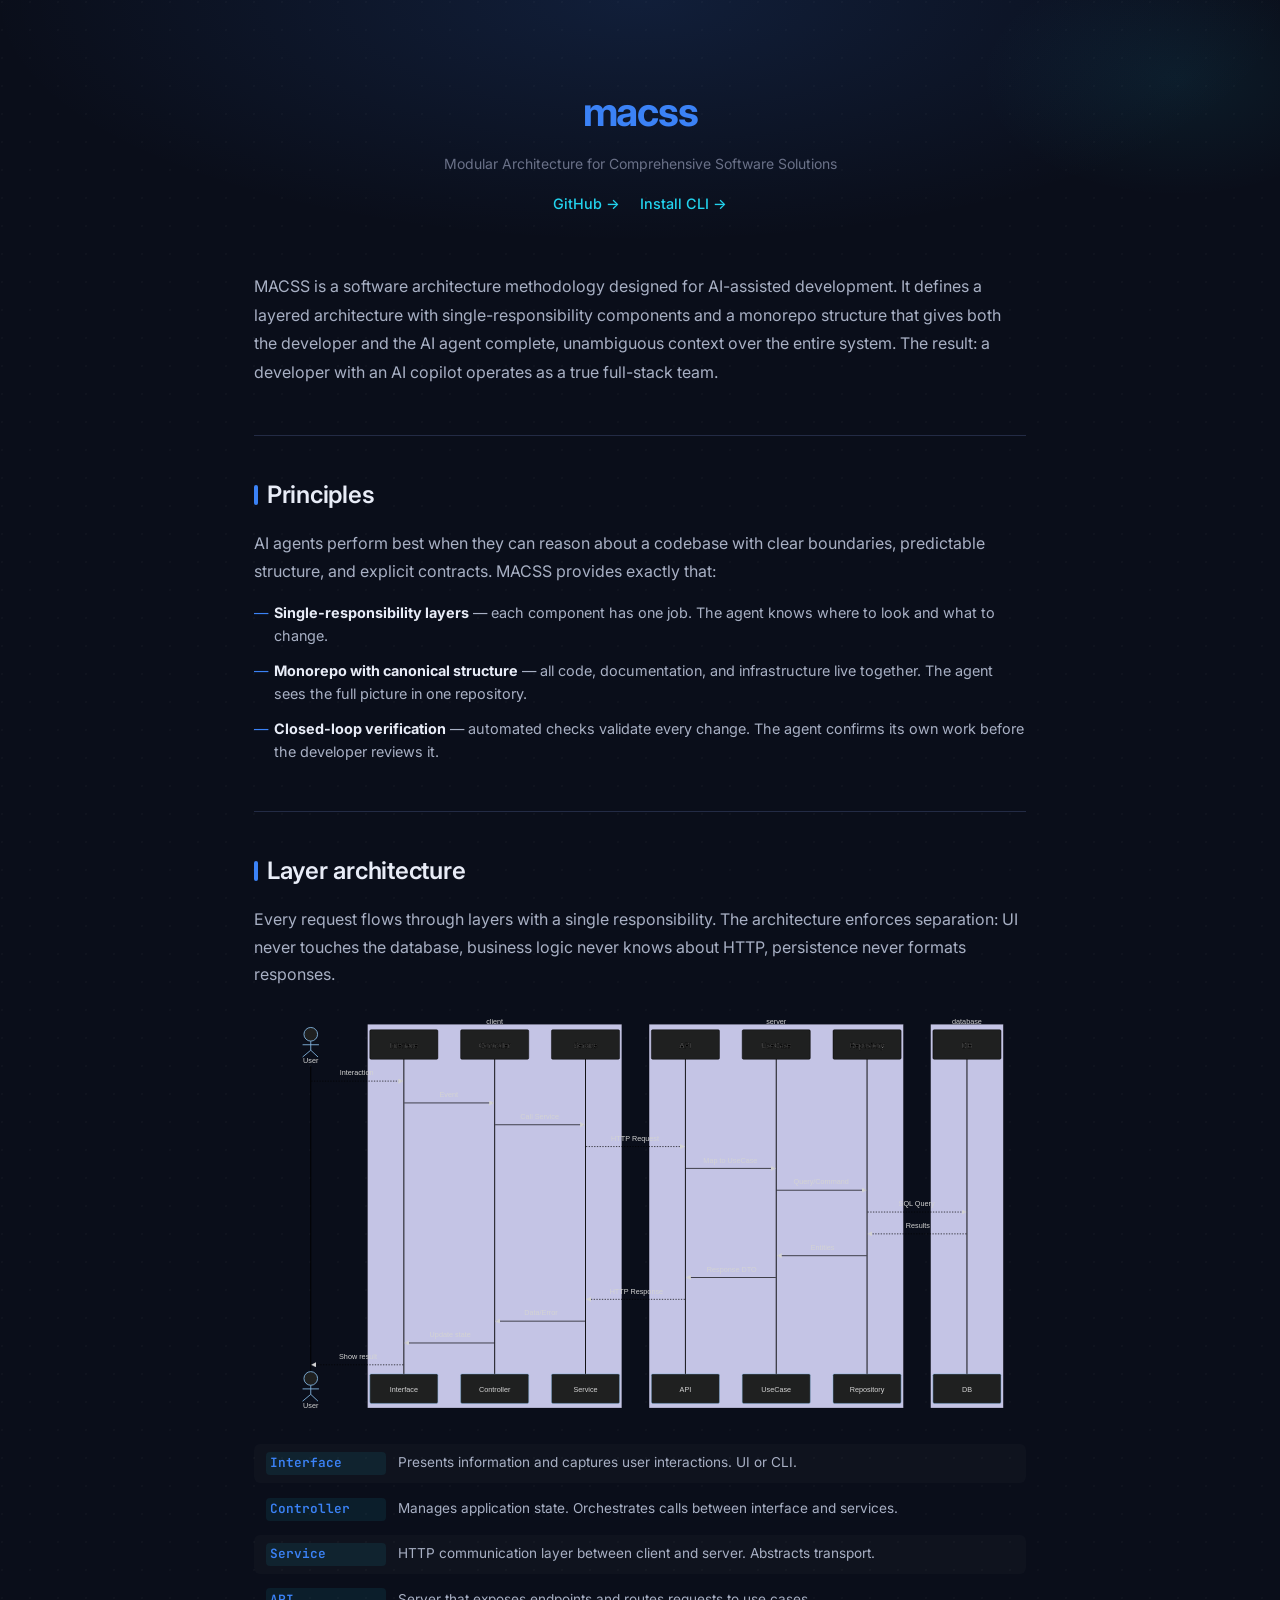
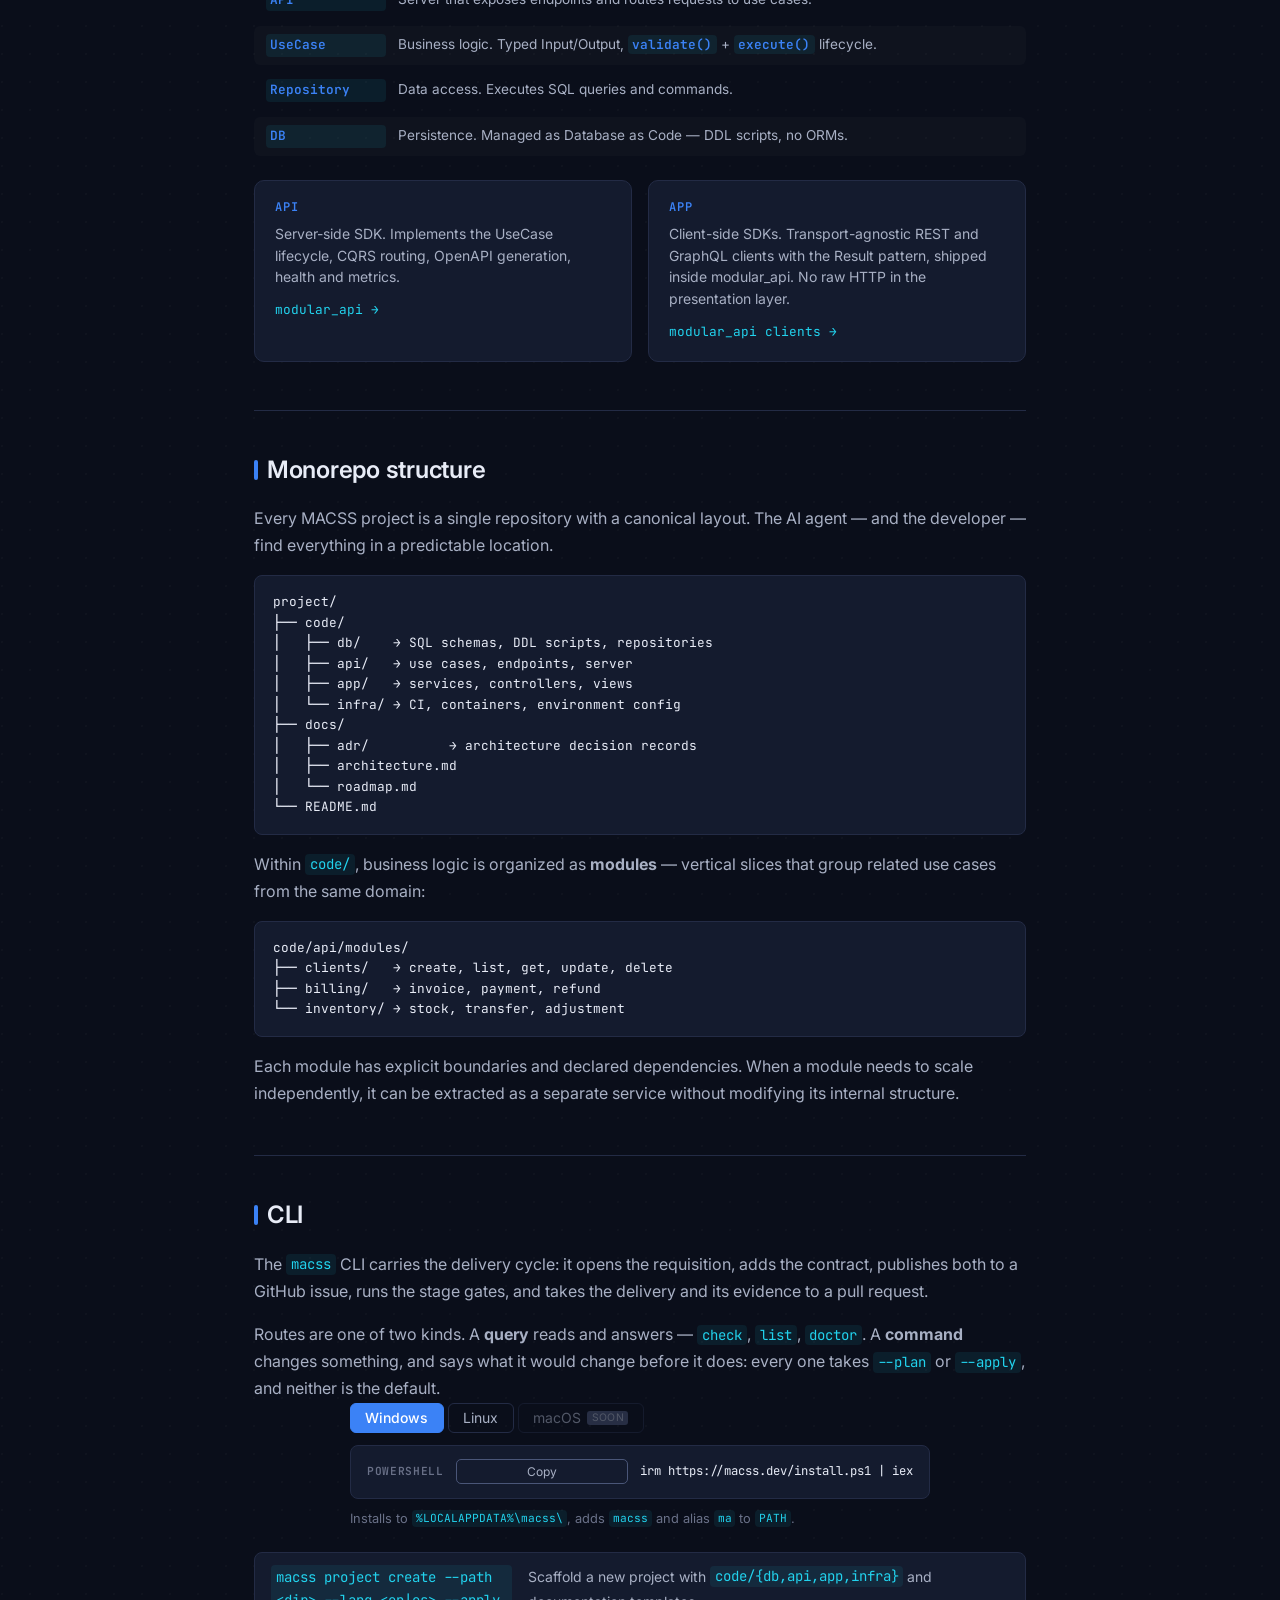
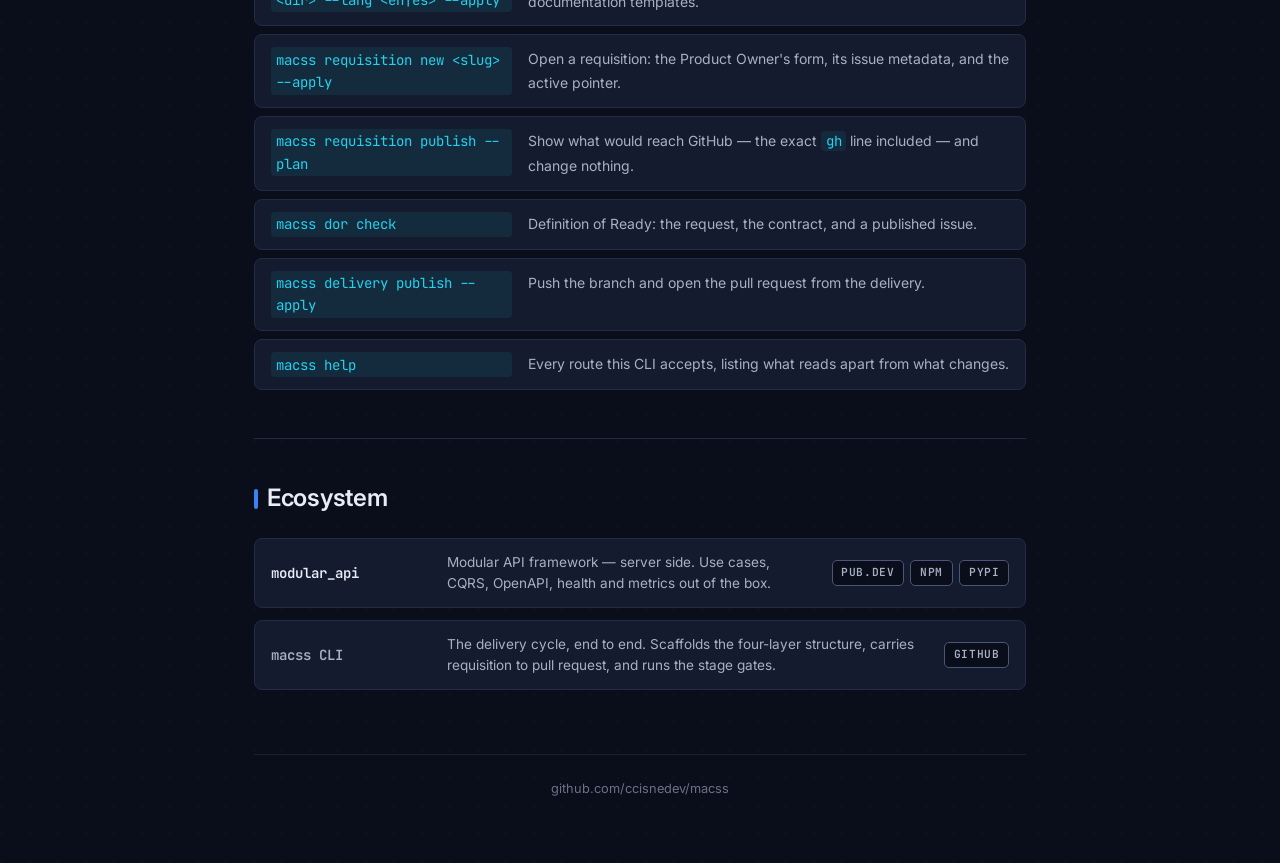
==== commit 930d3ec2: "0.10.0, and the site stops advertising a command removed five versions ago The CHANGELOG entry leads" ====
--- a/code/site/index.html
+++ b/code/site/index.html
@@ -116,7 +116,9 @@
 
     <section id="cli">
       <h2>CLI</h2>
-      <p>The <code>macss</code> CLI scaffolds the standard project structure from templates.</p>
+      <p>The <code>macss</code> CLI carries the delivery cycle: it opens the requisition, adds the contract, publishes both to a GitHub issue, runs the stage gates, and takes the delivery and its evidence to a pull request.</p>
+
+      <p style="margin-top:1rem;">Routes are one of two kinds. A <strong>query</strong> reads and answers — <code>check</code>, <code>list</code>, <code>doctor</code>. A <strong>command</strong> changes something, and says what it would change before it does: every one takes <code>--plan</code> or <code>--apply</code>, and neither is the default.</p>
 
       <div class="hero-install" id="install">
         <div class="os-tabs" role="tablist" aria-label="Operating system">
@@ -144,20 +146,28 @@
 
       <div class="commands">
         <div class="cmd-row">
-          <code>macss create &lt;path&gt;</code>
+          <code>macss project create --path &lt;dir&gt; --lang &lt;en|es&gt; --apply</code>
           <p>Scaffold a new project with <code>code/{db,api,app,infra}</code> and documentation templates.</p>
         </div>
         <div class="cmd-row">
-          <code>macss doctor</code>
-          <p>Verify installation integrity.</p>
-        </div>
-        <div class="cmd-row">
-          <code>macss upgrade</code>
-          <p>Download and apply the latest release.</p>
-        </div>
-        <div class="cmd-row">
-          <code>macss version</code>
-          <p>Print the installed version.</p>
+          <code>macss requisition new &lt;slug&gt; --apply</code>
+          <p>Open a requisition: the Product Owner's form, its issue metadata, and the active pointer.</p>
+        </div>
+        <div class="cmd-row">
+          <code>macss requisition publish --plan</code>
+          <p>Show what would reach GitHub — the exact <code>gh</code> line included — and change nothing.</p>
+        </div>
+        <div class="cmd-row">
+          <code>macss dor check</code>
+          <p>Definition of Ready: the request, the contract, and a published issue.</p>
+        </div>
+        <div class="cmd-row">
+          <code>macss delivery publish --apply</code>
+          <p>Push the branch and open the pull request from the delivery.</p>
+        </div>
+        <div class="cmd-row">
+          <code>macss help</code>
+          <p>Every route this CLI accepts, listing what reads apart from what changes.</p>
         </div>
       </div>
     </section>
@@ -176,7 +186,7 @@
         </div>
         <div class="eco-row">
           <div class="eco-name"><span class="eco-name-dim">macss CLI</span></div>
-          <div class="eco-desc">Project scaffolding. Creates the standard four-layer structure from templates.</div>
+          <div class="eco-desc">The delivery cycle, end to end. Scaffolds the four-layer structure, carries requisition to pull request, and runs the stage gates.</div>
           <div class="eco-badges">
             <a class="eco-badge" href="https://github.com/ccisnedev/macss">GitHub</a>
           </div>
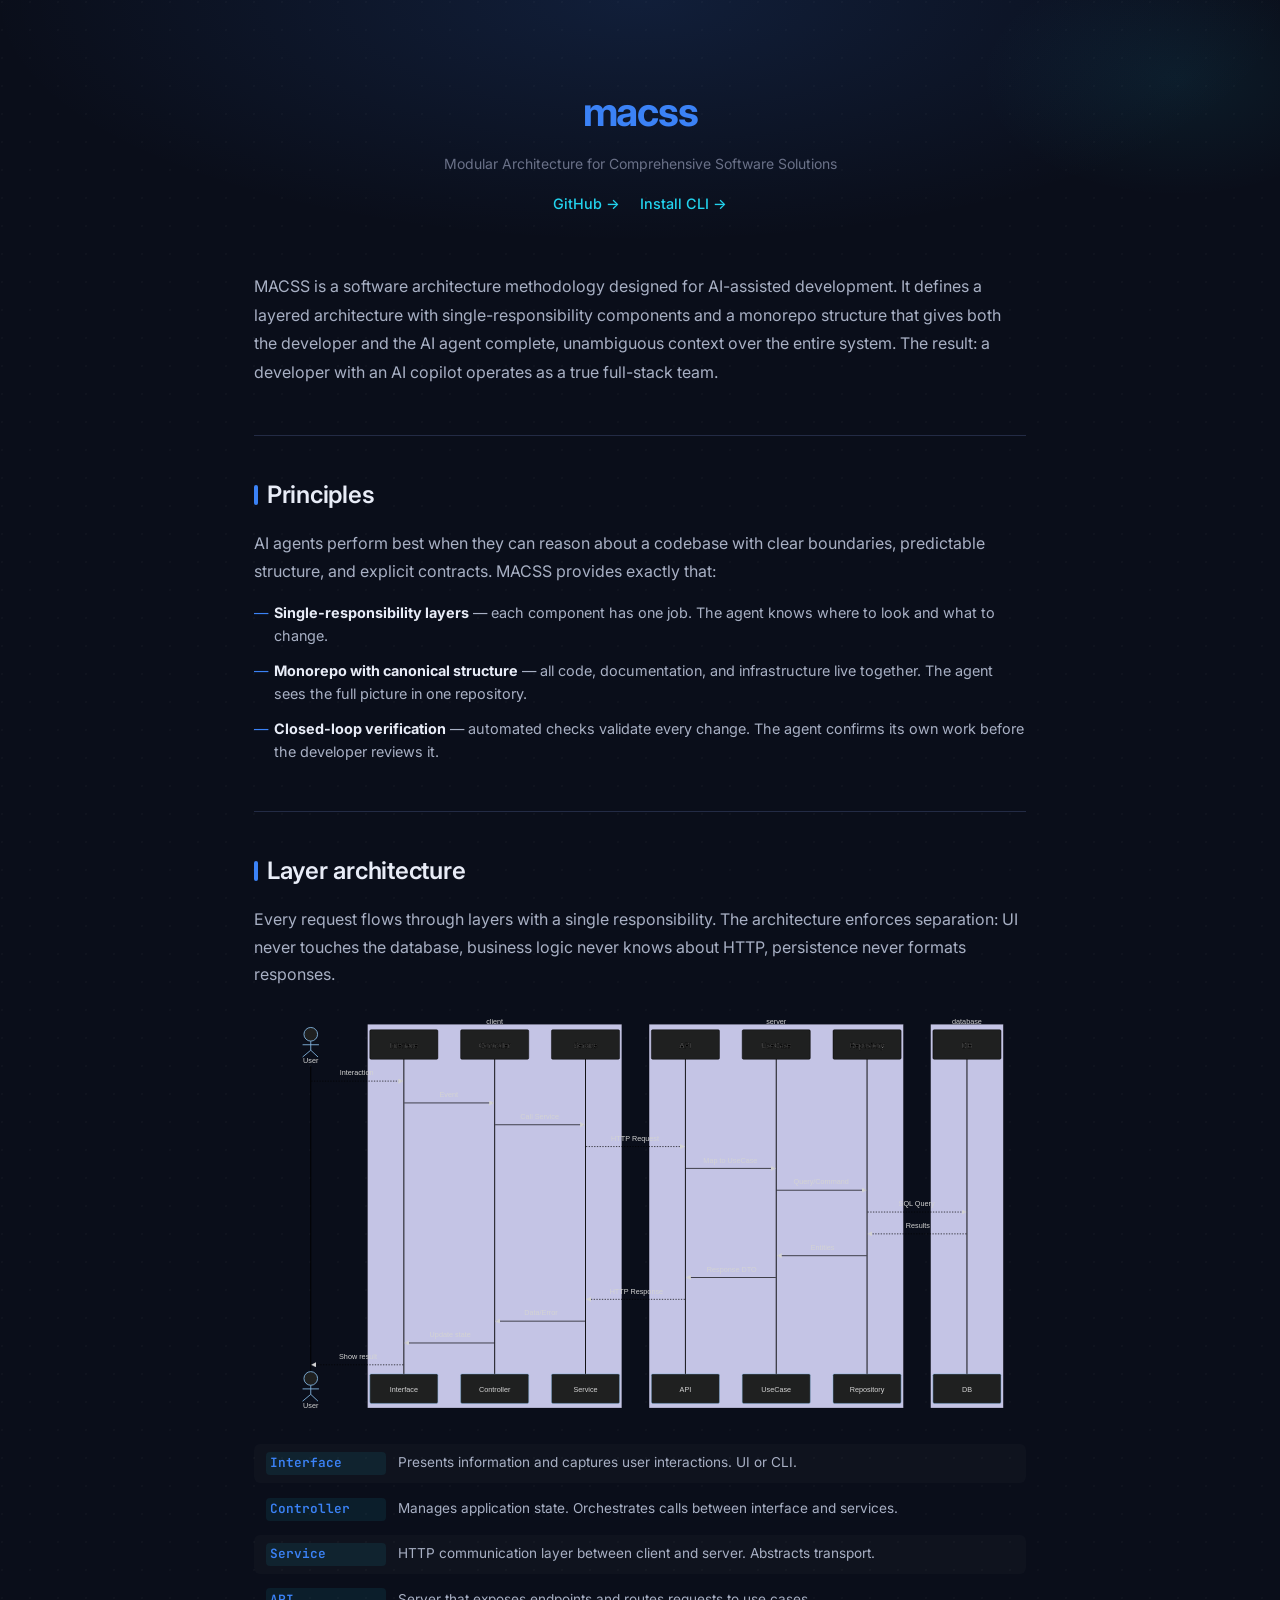
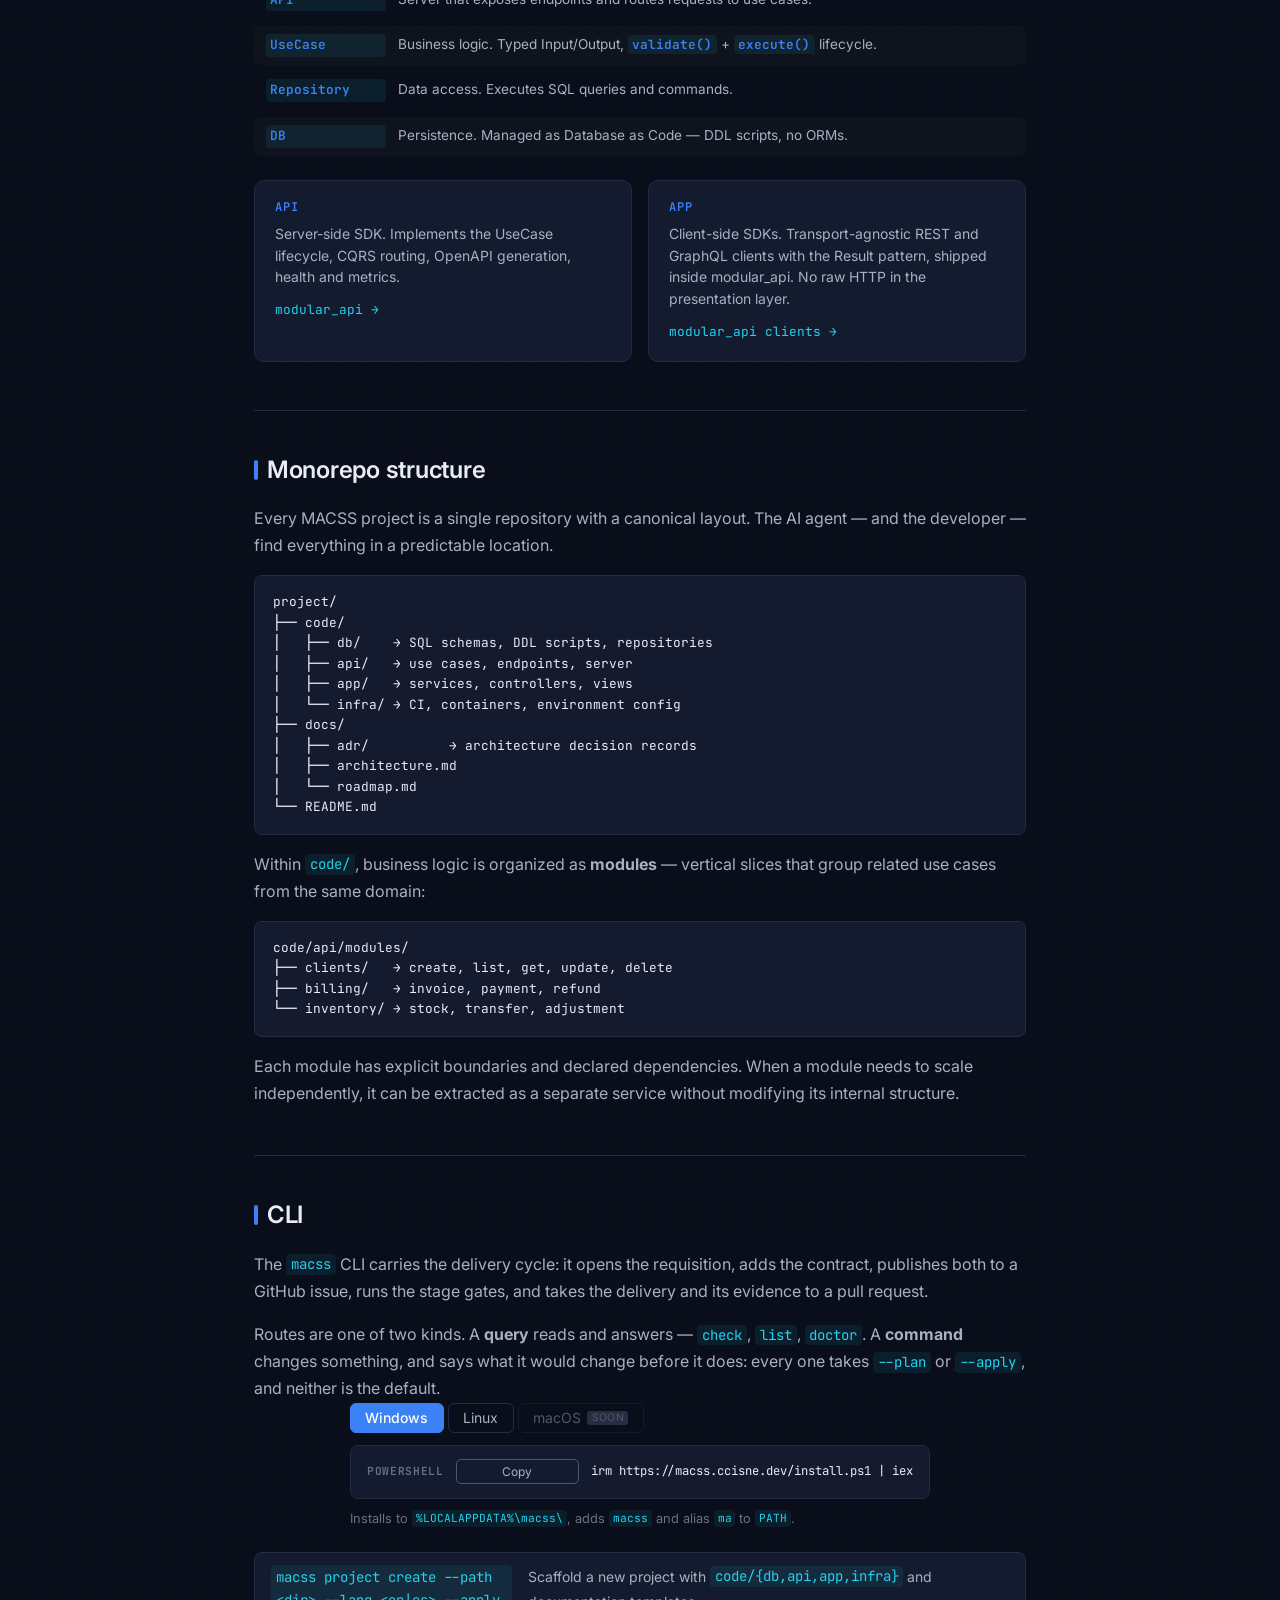
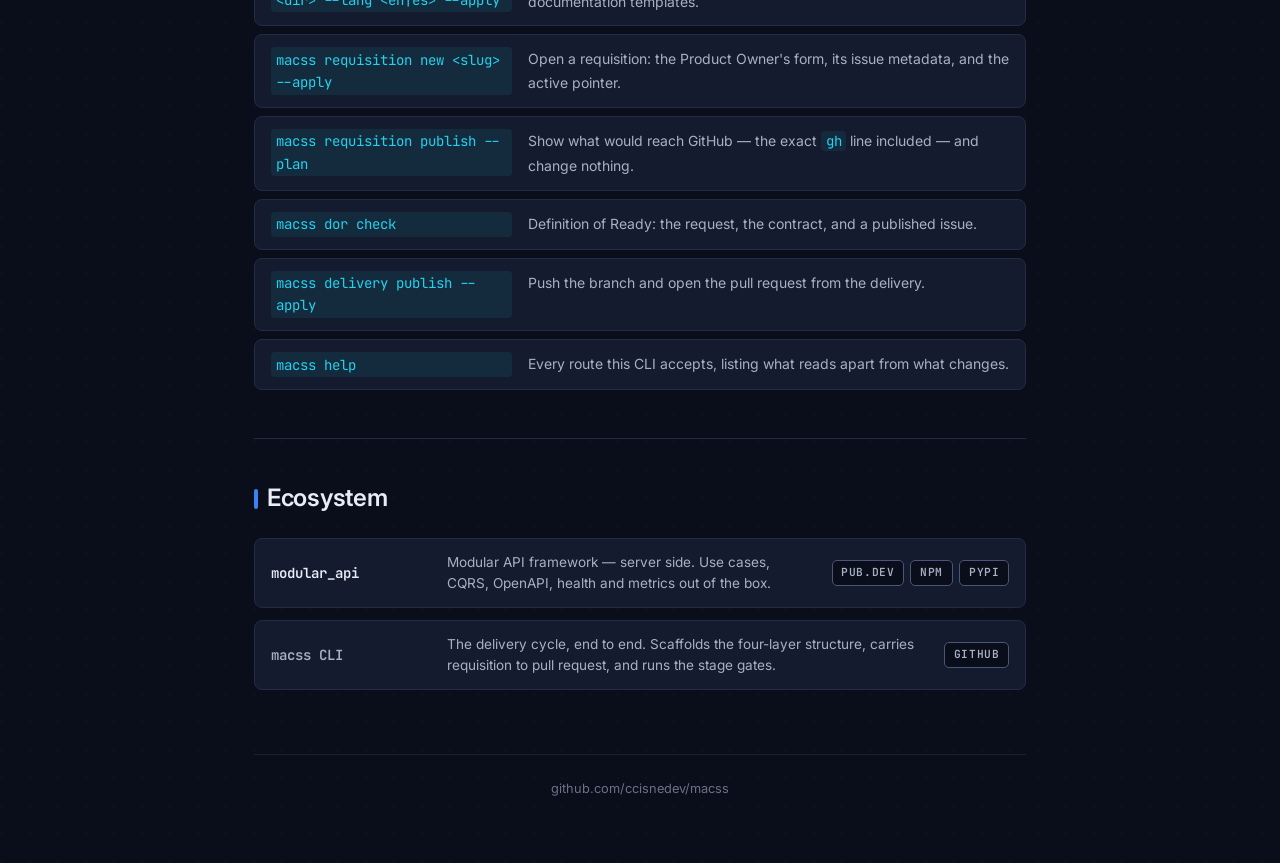
==== commit d68e4076: "The site publishes an install command that does not work macss.ccisne.dev serves the site and tells " ====
--- a/code/site/index.html
+++ b/code/site/index.html
@@ -10,7 +10,7 @@
   <meta property="og:title" content="MACSS — Modular Architecture for Comprehensive Software Solutions">
   <meta property="og:description" content="MACSS is a software architecture methodology that structures projects as vertical modules. Each module owns persistence, business logic, presentation, and infrastructure.">
   <meta property="og:type" content="website">
-  <meta property="og:url" content="https://macss.dev/">
+  <meta property="og:url" content="https://macss.ccisne.dev/">
 
   <meta name="twitter:card" content="summary">
   <meta name="twitter:title" content="MACSS — Modular Architecture for Comprehensive Software Solutions">
@@ -130,7 +130,7 @@
           <div class="install-block">
             <span class="label">PowerShell</span>
             <button class="copy-btn" onclick="copy(this)" aria-label="Copy install command">Copy</button>
-            <code>irm https://macss.dev/install.ps1 | iex</code>
+            <code>irm https://macss.ccisne.dev/install.ps1 | iex</code>
           </div>
           <p class="install-note">Installs to <code>%LOCALAPPDATA%\macss\</code>, adds <code>macss</code> and alias <code>ma</code> to <code>PATH</code>.</p>
         </div>
@@ -138,7 +138,7 @@
           <div class="install-block">
             <span class="label">Bash</span>
             <button class="copy-btn" onclick="copy(this)" aria-label="Copy install command">Copy</button>
-            <code>curl -fsSL https://macss.dev/install.sh | bash</code>
+            <code>curl -fsSL https://macss.ccisne.dev/install.sh | bash</code>
           </div>
           <p class="install-note">Installs to <code>~/.macss/</code>, adds <code>macss</code> and alias <code>ma</code> to <code>PATH</code>.</p>
         </div>
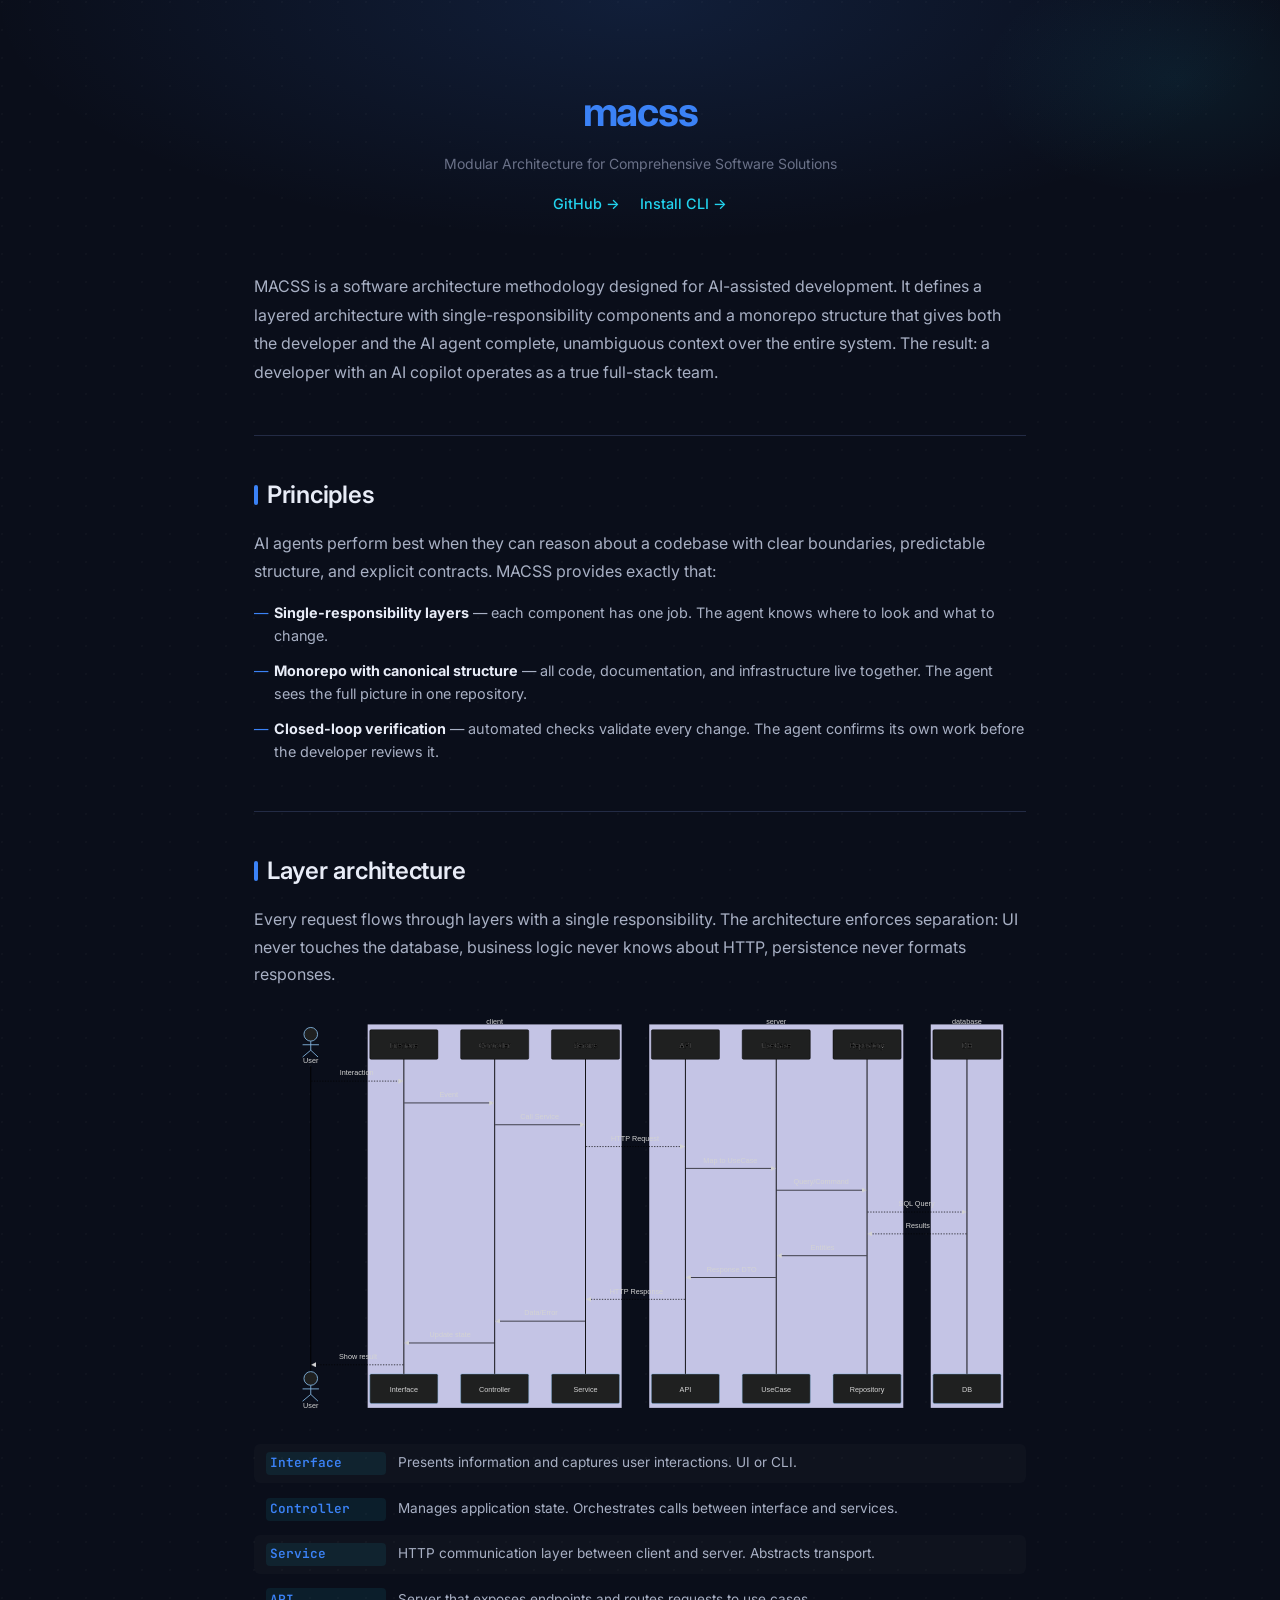
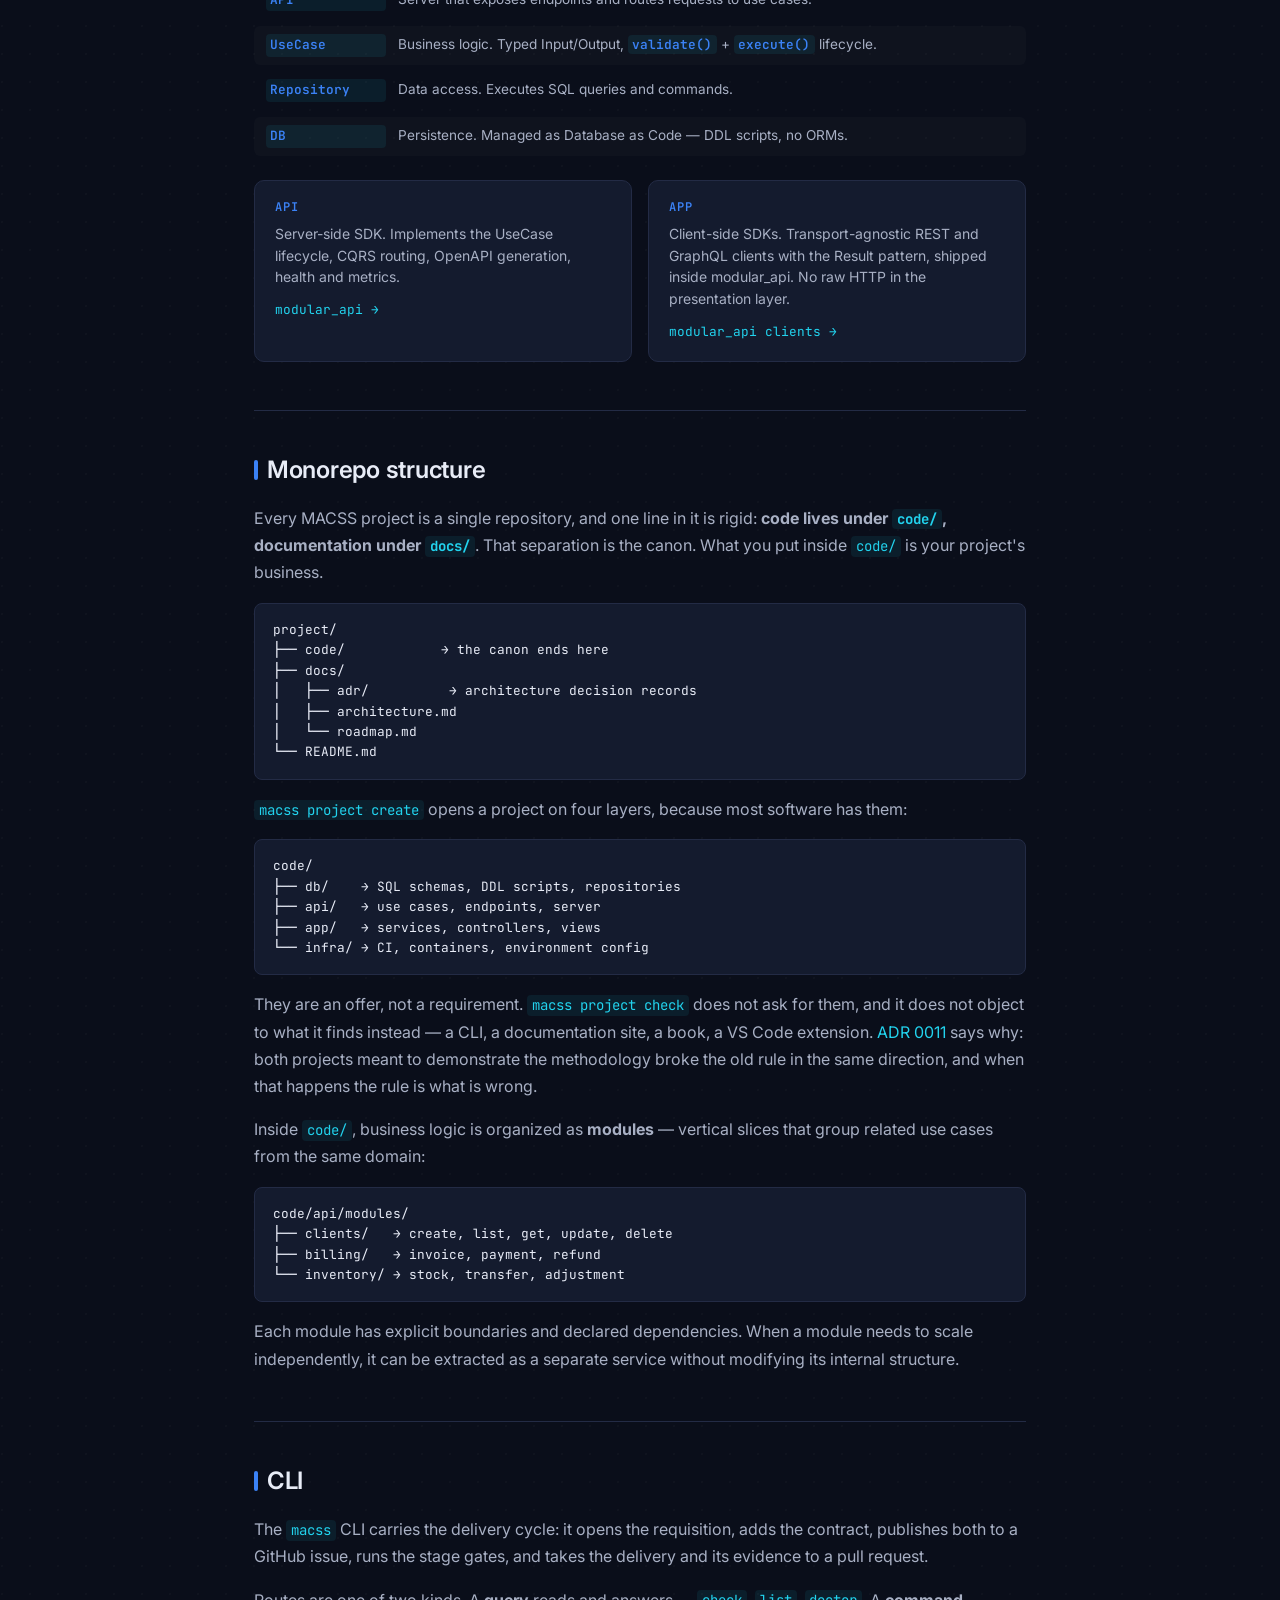
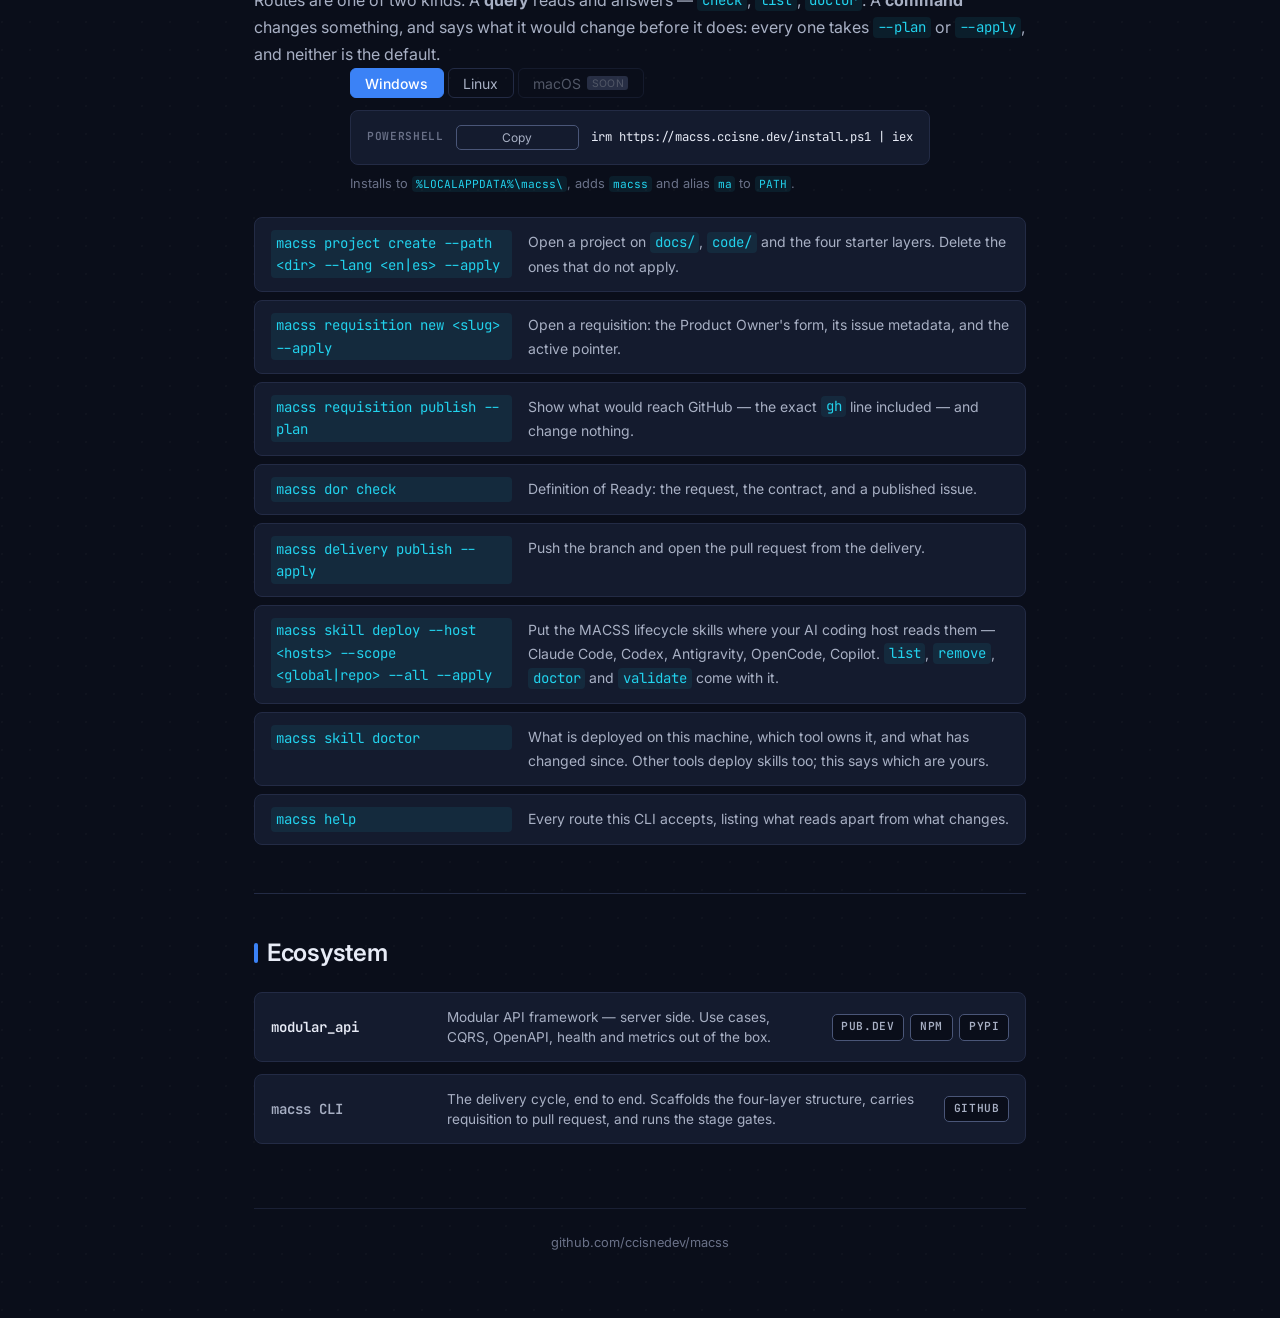
==== commit e22dcdb8: "The site teaches a canon this project abandoned macss.ccisne.dev still presents code/{db,api,app,inf" ====
--- a/code/site/index.html
+++ b/code/site/index.html
@@ -90,21 +90,27 @@
 
     <section id="monorepo">
       <h2>Monorepo structure</h2>
-      <p>Every MACSS project is a single repository with a canonical layout. The AI agent — and the developer — find everything in a predictable location.</p>
+      <p>Every MACSS project is a single repository, and one line in it is rigid: <strong>code lives under <code>code/</code>, documentation under <code>docs/</code></strong>. That separation is the canon. What you put inside <code>code/</code> is your project's business.</p>
 
       <pre class="code-block">project/
-├── code/
-│   ├── db/    → SQL schemas, DDL scripts, repositories
-│   ├── api/   → use cases, endpoints, server
-│   ├── app/   → services, controllers, views
-│   └── infra/ → CI, containers, environment config
+├── code/            → the canon ends here
 ├── docs/
 │   ├── adr/          → architecture decision records
 │   ├── architecture.md
 │   └── roadmap.md
 └── README.md</pre>
 
-      <p style="margin-top:1rem;">Within <code>code/</code>, business logic is organized as <strong>modules</strong> — vertical slices that group related use cases from the same domain:</p>
+      <p style="margin-top:1rem;"><code>macss project create</code> opens a project on four layers, because most software has them:</p>
+
+      <pre class="code-block">code/
+├── db/    → SQL schemas, DDL scripts, repositories
+├── api/   → use cases, endpoints, server
+├── app/   → services, controllers, views
+└── infra/ → CI, containers, environment config</pre>
+
+      <p style="margin-top:1rem;">They are an offer, not a requirement. <code>macss project check</code> does not ask for them, and it does not object to what it finds instead — a CLI, a documentation site, a book, a VS Code extension. <a href="https://github.com/ccisnedev/macss/blob/main/docs/adr/0011-code-is-free.md">ADR 0011</a> says why: both projects meant to demonstrate the methodology broke the old rule in the same direction, and when that happens the rule is what is wrong.</p>
+
+      <p style="margin-top:1rem;">Inside <code>code/</code>, business logic is organized as <strong>modules</strong> — vertical slices that group related use cases from the same domain:</p>
 
       <pre class="code-block">code/api/modules/
 ├── clients/   → create, list, get, update, delete
@@ -147,7 +153,7 @@
       <div class="commands">
         <div class="cmd-row">
           <code>macss project create --path &lt;dir&gt; --lang &lt;en|es&gt; --apply</code>
-          <p>Scaffold a new project with <code>code/{db,api,app,infra}</code> and documentation templates.</p>
+          <p>Open a project on <code>docs/</code>, <code>code/</code> and the four starter layers. Delete the ones that do not apply.</p>
         </div>
         <div class="cmd-row">
           <code>macss requisition new &lt;slug&gt; --apply</code>
@@ -164,6 +170,14 @@
         <div class="cmd-row">
           <code>macss delivery publish --apply</code>
           <p>Push the branch and open the pull request from the delivery.</p>
+        </div>
+        <div class="cmd-row">
+          <code>macss skill deploy --host &lt;hosts&gt; --scope &lt;global|repo&gt; --all --apply</code>
+          <p>Put the MACSS lifecycle skills where your AI coding host reads them — Claude Code, Codex, Antigravity, OpenCode, Copilot. <code>list</code>, <code>remove</code>, <code>doctor</code> and <code>validate</code> come with it.</p>
+        </div>
+        <div class="cmd-row">
+          <code>macss skill doctor</code>
+          <p>What is deployed on this machine, which tool owns it, and what has changed since. Other tools deploy skills too; this says which are yours.</p>
         </div>
         <div class="cmd-row">
           <code>macss help</code>
